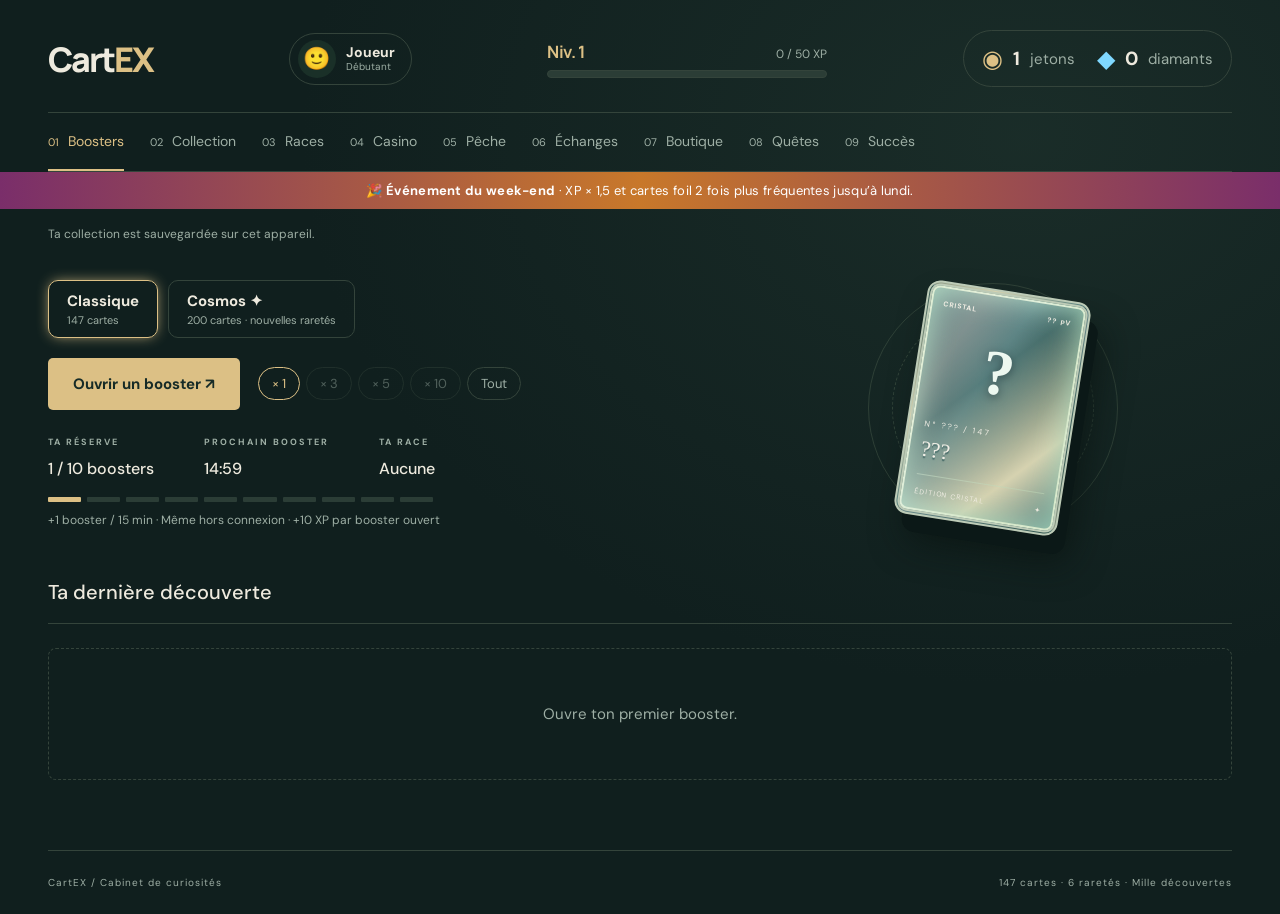
==== index.html @ 69f21f7b "Add files via upload" ====
<!doctype html>
<html lang="fr">
<head><meta charset="utf-8"><meta name="viewport" content="width=device-width,initial-scale=1"><meta name="theme-color" content="#142b28"><title>CartEX — Le cabinet des curiosités</title><link rel="stylesheet" href="style.css?v=24"></head>
<body>
<header><a class="brand" href="./">Cart<span>EX</span><small>LE CABINET DES CURIOSITÉS</small></a><button class="who" data-tab="profil" aria-label="Mon profil"><span id="who-avatar">🙂</span><span class="who-text"><b id="who-name">Joueur</b><small id="who-title">Débutant</small></span></button><div class="level" aria-label="Ton niveau"><div class="level-head"><b id="level-num">Niv. 1</b><span id="xp-text">0 / 50 XP</span></div><div class="xp-bar"><i id="xp-fill"></i></div></div><div class="wallet"><span class="coin">◉</span><strong id="balance">—</strong><span>jetons</span><span class="coin dia">◆</span><strong id="diamonds">0</strong><span>diamants</span></div></header>
<nav aria-label="Navigation principale"><button class="active" data-tab="packs">01 <span>Boosters</span></button><button data-tab="collection">02 <span>Collection</span></button><button data-tab="races">03 <span>Races</span></button><button data-tab="casino">04 <span>Casino</span></button><button data-tab="peche">05 <span>Pêche</span></button><button data-tab="echanges">06 <span>Échanges</span></button><button data-tab="boutique">07 <span>Boutique</span></button><button data-tab="quests">08 <span>Quêtes <b id="quest-badge"></b></span></button><button data-tab="succes">09 <span>Succès</span></button></nav>
<div id="event" hidden></div>
<main>
<p id="status" role="status" aria-live="polite">Connexion à ta collection…</p>
<section id="packs" class="tab visible">
<div class="hero"><div class="hero-copy"><div id="set-picker" class="set-picker" role="group" aria-label="Choix du booster"></div><div class="actions"><button id="open" class="primary" disabled>Ouvrir un booster <span>↗</span></button><div id="count-picker" class="count-picker" role="group" aria-label="Nombre de boosters à ouvrir"></div></div><div class="supply"><div><span class="eyebrow">TA RÉSERVE</span><strong id="reserve">— / 10 boosters</strong></div><div><span class="eyebrow">PROCHAIN BOOSTER</span><strong id="timer">—</strong></div><div><span class="eyebrow">TA RACE</span><strong id="race-chip">—</strong></div></div><div id="reserve-track" aria-hidden="true"></div><p class="fine" id="rate-note">+1 booster / 15 min · Même hors connexion · +10 XP par booster ouvert</p></div>
<div class="showcase" aria-label="Aperçu d’une carte Cristal"><div class="orbit"></div><div class="display-card"><div class="display-top">CRISTAL <span>?? PV</span></div><div class="gem"><span class="mystery-mark">?</span></div><p>N° ??? / 147</p><h2>???</h2><div class="display-bottom">ÉDITION CRISTAL <span>✦</span></div></div><span class="float-note">LE HASARD A DE L’ÉCLAT.</span></div></div>
<div class="section-heading"><h2>Ta dernière découverte</h2></div><div id="resultat" class="grid result"><div class="empty">Ouvre ton premier booster.</div></div>
</section>
<section id="collection" class="tab"><div class="set-picker col-picker" role="group" aria-label="Choix de la collection"></div><div class="section-heading"><div><p class="eyebrow">LE CABINET</p><h1>Ta collection</h1><p id="count">— / 147 cartes</p></div><button id="sell" class="secondary" disabled>Vendre les doublons</button></div><div id="themes" class="theme-row"></div><div class="filters"><label>Rechercher <input id="search" type="search" placeholder="Nom d’une carte…"></label><label>Rareté <select id="rarity"><option value="">Toutes les raretés</option></select></label><label class="check"><input id="owned" type="checkbox"> Cartes obtenues</label></div><div id="sell-filter" class="sell-filter"></div><p class="fine"><span id="sell-rate"></span> Ton premier exemplaire est conservé. Les cartes que tu n’as pas encore restent cachées.</p><div id="cards"></div></section>

<section id="casino" class="tab"><div class="casino-layout" data-casino><div><h1>Casino</h1><p class="fine">Jetons virtuels uniquement. Aucun achat ni gain d’argent réel. Chaque partie rapporte 4 XP.</p>
<div class="game-tabs"><button class="active" data-game="slots">Machine</button><button data-game="bomb">Bombe</button><button data-game="animals">Course</button><button data-game="mystery">Mystère</button><button data-game="dice">Dés</button></div>
<label for="bet">Ta mise</label><select id="bet"><option value="0.25">0,25 jeton</option><option value="0.5">0,5 jeton</option><option value="1" selected>1 jeton</option><option value="2">2 jetons</option><option value="5">5 jetons</option></select>
<details class="rules" data-for="slots"><summary>Gains et probabilités</summary><p><span>Trois étoiles · 10 %</span><b>Mise × 5</b></p><p><span>Trois diamants · 25 %</span><b>Mise × 2</b></p><p><span>Trois éclats · 15 %</span><b>Une carte</b></p><p><span>Autre combinaison · 50 %</span><b>Mise perdue</b></p><small>Les gains indiqués incluent la mise. Les cartes suivent les raretés des boosters.</small></details>
<details class="rules" data-for="bomb" hidden open><summary>Comment jouer</summary><p>9 cases, dont 5 bombes. Chaque case sûre fait monter ton gain, une bombe te fait tout perdre. Encaisse quand tu veux.</p><p><span>1 case sûre</span><b>× 2</b></p><p><span>2 cases</span><b>× 4</b></p><p><span>3 cases</span><b>× 10</b></p><p><span>4 cases (toutes)</span><b>× 20</b></p></details>
<details class="rules" data-for="animals" hidden open><summary>Comment jouer</summary><p>Choisis un animal. Un seul gagne : plus il est lent, plus il paie.</p></details>
<details class="rules" data-for="mystery" hidden open><summary>Comment jouer</summary><p>Trois cartes, un seul trésor. Une chance sur trois, gain × 2,4.</p></details>
<details class="rules" data-for="dice" hidden open><summary>Comment jouer</summary><p>Deux dés, on parie sur la somme.</p><p><span>Plus de 7 · 42 %</span><b>× 1,9</b></p><p><span>Moins de 7 · 42 %</span><b>× 1,9</b></p><p><span>Sept pile · 17 %</span><b>× 4,8</b></p></details></div>
<div class="stages"><div class="machine" data-stage="slots"><p class="eyebrow">LA CHANCE TOURNE</p><div class="reels" id="reels" aria-hidden="true"><span>✦</span><span>◈</span><span>❖</span></div><button id="play" class="primary" disabled>Tenter ma chance ↗</button><p id="casino-message" role="status">Le prochain tour t’appartient.</p><div id="casino-card" class="grid"></div></div>
<div class="machine" data-stage="bomb" hidden><p class="eyebrow">LA BOMBE</p><div id="bomb-grid" class="bomb-grid"></div><div class="stage-actions"><button id="bomb-start" class="primary">Jouer</button><button id="bomb-cash" class="secondary">Encaisser</button></div><p id="msg-bomb" class="game-msg" role="status"></p></div>
<div class="machine" data-stage="animals" hidden><p class="eyebrow">LA COURSE</p><div id="animal-track" class="animal-track"></div><div id="animal-picks" class="pick-list"></div><p id="msg-animals" class="game-msg" role="status"></p></div>
<div class="machine" data-stage="mystery" hidden><p class="eyebrow">LA CARTE MYSTÈRE</p><div id="mystery-cards" class="mystery-cards"></div><p id="msg-mystery" class="game-msg" role="status"></p></div>
<div class="machine" data-stage="dice" hidden><p class="eyebrow">LES DÉS</p><div id="dice-faces" class="dice-faces"><span>⚀</span><span>⚀</span></div><div id="dice-picks" class="pick-list"></div><p id="msg-dice" class="game-msg" role="status"></p></div></div></div></section>
<section id="boutique" class="tab"><h1>Boutique</h1><div class="shop-wallet"><span>◉ <b id="shop-jetons">0</b> jetons</span><span>◆ <b id="shop-diamants">0</b> diamants</span></div><p class="fine" id="shop-boosts"></p><div id="daily" class="daily"></div><div id="shop-list" class="shop-layout"></div></section>
<section id="cosmos" class="tab"><div class="set-picker col-picker" role="group" aria-label="Choix de la collection"></div><div class="section-heading"><div><p class="eyebrow">L’EXTENSION</p><h1>Cosmos</h1><p id="c-count">— / 200 cartes</p></div><button id="c-sell" class="secondary" disabled>Vendre les doublons</button></div>
<details class="rules cosmos-odds"><summary>Raretés et probabilités</summary><div id="c-odds"></div><small>Chances par carte tirée dans un booster Cosmos. La carte Ultime est tirée à part.</small></details>
<div class="filters"><label>Rechercher <input id="c-search" type="search" placeholder="Nom d’une carte…"></label><label>Rareté <select id="c-rarity"><option value="">Toutes les raretés</option></select></label><label class="check"><input id="c-owned" type="checkbox"> Cartes obtenues</label></div>
<div id="c-sell-filter" class="sell-filter"></div><p class="fine" id="c-sell-note"></p><div id="c-cards"></div></section>
<section id="races" class="tab"><h1>Races</h1>
<div class="race-layout"><div class="race-panel"><h2>Ta race équipée</h2><div id="race-equipped"></div><button id="roll-race" class="primary" disabled>Tirer une race ↗</button><p class="fine" id="race-cost"></p><div id="race-result" role="status" aria-live="polite"></div></div>
<div class="race-panel"><h2>Tes chances</h2><div id="race-odds" class="race-odds"></div><p class="fine">Plus une race est rare, plus ses avantages sont forts : boosters plus rapides, plus de chance d’avoir des cartes rares, doublons revendus plus cher.</p></div></div>
<div class="section-heading"><h2>Toutes les races</h2></div><div id="race-list" class="race-grid"></div></section>
<section id="profil" class="tab"><h1>Profil</h1><div class="profile-layout"><div class="race-panel"><h2>Identité</h2><label class="pf-label">Pseudo <input id="pf-name" maxlength="16" placeholder="Ton pseudo" autocomplete="off"></label><h3>Avatar</h3><div id="pf-avatars" class="pf-avatars"></div><h3>Titre</h3><div id="pf-titles" class="pf-titles"></div></div>
<div class="race-panel"><h2>Apparence</h2><h3>Thème</h3><div id="pf-themes" class="pf-row"></div><h3>Dos de carte</h3><div id="pf-backs" class="pf-row"></div><h2 class="pf-stats-title">Statistiques</h2><div id="pf-stats" class="race-odds"></div></div></div></section>
<section id="succes" class="tab"><h1>Succès</h1><p class="fine" id="ach-count"></p><div id="ach-list" class="ach-grid"></div><div class="section-heading"><h2>Cartes secrètes</h2></div><p class="fine">Elles ne sortent jamais des boosters : il faut les mériter.</p><div id="secret-cards" class="race-grid secret-grid"></div></section>
<section id="peche" class="tab"><h1>Pêche</h1><p class="fine" id="fish-info"></p><div class="peche-layout"><div class="machine fish-stage"><div id="fish-scene" class="fish-scene">🎣</div><p id="fish-msg" class="game-msg" role="status">Lance ta ligne, puis ferre dès que ça mord !</p><button id="fish-cast" class="primary">Lancer la ligne</button></div><div class="race-panel"><h2>Ce que tu peux attraper</h2><div id="fish-table" class="race-odds"></div></div></div></section>
<section id="echanges" class="tab"><h1>Échanges</h1><p class="fine">Donne des doublons pour obtenir une carte de la rareté au-dessus. Tes cartes verrouillées 🔒 ne sont jamais utilisées.</p><div id="trade-recipes" class="trade-recipes"></div><div class="race-layout"><div class="race-panel"><h2 id="trade-title"></h2><div id="trade-slots" class="trade-slots"></div><button id="trade-go" class="primary" disabled>Échanger</button><div id="trade-result" role="status" aria-live="polite"></div></div><div class="race-panel"><h2>Tes doublons disponibles</h2><div id="trade-dups" class="trade-dups"></div></div></div></section>
<section id="quests" class="tab"><p class="eyebrow">CHAQUE JOUR, UN NOUVEAU DÉFI</p><div class="section-heading"><h1>Quêtes <em>du jour.</em></h1><span id="quest-reset">Retour à minuit UTC</span></div><div id="quest-list" class="quest-list"></div></section>
</main><dialog id="pack-dialog" aria-labelledby="pack-title"><div class="pack-heading"><div><p class="eyebrow">BOOSTER OUVERT</p><h2 id="pack-title">Tes 5 cartes</h2></div><button id="close-pack" class="secondary">Fermer ✕</button></div><p id="rare-message" role="status"></p><div id="pack-cards" class="grid result"></div><button id="keep-cards" class="primary">Garder mes cartes</button></dialog><div id="celebration" aria-hidden="true"></div><div id="toast" role="status" aria-live="polite" hidden></div><div id="opening" hidden><div class="op-stage"></div><button id="op-skip" class="secondary">Passer ›</button></div><div id="levelup" popover="manual" role="status" aria-live="polite"></div><footer><span>CartEX / Cabinet de curiosités</span><span>147 cartes · 6 raretés · Mille découvertes</span></footer><script type="module" src="script.js?v=24"></script>
</body></html>
---- style.css ----
@import url('https://fonts.googleapis.com/css2?family=DM+Sans:wght@400;500;600;700&family=Manrope:wght@400;500;600;700;800&display=swap');
:root{--bg:#101f1e;--panel:#172a27;--text:#eeeade;--muted:#9eafa5;--gold:#dcc085;--line:#34443b;--panel2:#1a3028;--glow:#29413866;--accent:#8fcbbc}*{box-sizing:border-box}body{margin:0;color:var(--text);background:var(--bg);font-family:'DM Sans',sans-serif;font-size:15px;background-image:radial-gradient(ellipse at 80% 15%,var(--glow),transparent 50%)}button,input,select{font:inherit}button,a,input,select{-webkit-tap-highlight-color:transparent}button{cursor:pointer;transition:transform .2s,background .2s}button:hover:not(:disabled){transform:translateY(-2px)}button:disabled{opacity:.45;cursor:not-allowed}button:focus-visible,a:focus-visible,input:focus-visible,select:focus-visible{outline:2px solid var(--gold);outline-offset:5px}header{max-width:1280px;margin:auto;display:flex;justify-content:space-between;align-items:center;padding:30px 48px 25px}.brand{font-family:'Manrope',sans-serif;font-size:34px;font-weight:800;text-decoration:none;color:var(--text);letter-spacing:-2px}.brand span{color:var(--gold)}.brand small{display:block;font:9px 'DM Sans',sans-serif;letter-spacing:2.5px;margin-top:4px;color:var(--muted)}.wallet{display:flex;align-items:center;gap:10px;padding:12px 18px;border:1px solid var(--line);border-radius:30px;color:var(--muted)}.wallet strong{color:var(--text);font-size:19px}.coin{color:var(--gold);font-size:24px}nav{display:flex;max-width:1184px;margin:auto;border-top:1px solid var(--line);border-bottom:1px solid var(--line);gap:32px}nav button{border:0;background:none;color:var(--muted);padding:19px 0;font-size:11px;display:flex;gap:9px;align-items:baseline;border-bottom:2px solid transparent}nav button span{font-size:14px}nav .active{color:var(--gold);border-bottom-color:var(--gold)}main{max-width:1280px;margin:auto;padding:0 48px 70px}#status{font-size:12px;color:var(--muted);min-height:20px;margin:17px 0}.tab{display:none}.tab.visible{display:block;animation:fade .35s ease}.hero{display:grid;grid-template-columns:1.2fr 1fr;gap:35px;align-items:center;min-height:490px}.eyebrow{font-size:10px;letter-spacing:2px;color:var(--gold);font-weight:700}h1{font:500 clamp(36px,4.2vw,56px)/1.15 'Manrope',sans-serif;letter-spacing:-2px;margin:22px 0}h1 em{font-family:Georgia,serif;font-weight:400;color:var(--gold)}.intro{max-width:470px;color:var(--muted);line-height:1.85}.actions{display:flex;align-items:center;gap:18px;margin:28px 0 30px}.primary{background:var(--gold);color:#162b27;padding:16px 25px;border:0;border-radius:5px;font-weight:700;min-height:50px}.primary span{margin-left:24px}.fine{font-size:12px;color:var(--muted);line-height:1.7}.supply{display:flex;gap:50px;margin-top:24px}.supply strong{display:block;font-size:16px;font-weight:500;margin-top:8px}.supply .eyebrow{font-size:9px;color:var(--muted)}#reserve-track{display:flex;gap:6px;margin:18px 0 8px;max-width:385px}#reserve-track i{height:5px;flex:1;background:#2b3d36;border-radius:1px}#reserve-track .filled{background:var(--gold)}.showcase{height:455px;display:grid;place-items:center;position:relative;isolation:isolate}.orbit{position:absolute;width:390px;height:390px;border:1px solid #53675466;border-radius:50%;z-index:-1}.orbit:after{content:'';position:absolute;inset:23px;border:1px dashed #53675477;border-radius:50%}.display-card{position:relative;overflow:hidden;width:248px;height:345px;transform:rotate(10deg);padding:20px;border:5px double #bdcbb7;border-radius:13px;background:linear-gradient(135deg,#6b8b8c,#325650 40%,#d6d2b0 75%,#517c7b);box-shadow:10px 17px 0 #0b1817,15px 25px 35px #091310bb,inset 0 0 0 2px #d8e9cc,inset 0 0 30px #a9d8bc}.display-card:after,.card:not(.locked):after{content:'';position:absolute;inset:0;pointer-events:none;background:linear-gradient(115deg,transparent 15%,#c9e7bd33 25%,#eac3c54d 35%,#92c5d84d 45%,transparent 60%);background-size:250% 100%;background-position:var(--shine,50%) center;mix-blend-mode:screen}.display-top{font-size:10px;font-weight:700;display:flex;justify-content:space-between;letter-spacing:1px}.gem{height:165px;display:grid;place-items:center;font-size:150px;line-height:1;color:#d9edd0;text-shadow:3px 6px #3c655b,-2px -2px #e0efdf,0 12px 15px #142b28}.display-card p{font-size:9px;letter-spacing:2px;margin:8px 0}.display-card h2{font:30px Georgia,serif;margin:8px 0 18px;text-shadow:0 2px 1px #25443c}.display-bottom{border-top:1px solid #c0d8b888;padding-top:12px;display:flex;justify-content:space-between;font-size:9px;letter-spacing:1px}.float-note{position:absolute;bottom:7px;font-size:9px;letter-spacing:3px;color:var(--muted)}.section-heading{display:flex;align-items:center;justify-content:space-between;gap:20px;border-bottom:1px solid var(--line);padding-bottom:18px;margin:38px 0 24px}.section-heading h2{font-size:20px;font-weight:500;margin:0}.section-heading>span{color:var(--muted);font-size:12px}.section-heading h1{margin:12px 0}.empty{width:100%;padding:50px 20px;text-align:center;color:var(--muted);border:1px dashed var(--line);line-height:2;border-radius:8px;grid-column:1/-1}.empty small{font-size:12px}.grid{display:grid;grid-template-columns:repeat(auto-fill,minmax(160px,1fr));gap:20px}.result{grid-template-columns:repeat(5,1fr)}.card{--accent:#8fcbbc;position:relative;min-height:242px;overflow:hidden;border:3px double color-mix(in srgb,var(--accent),#f4e5b4 40%);border-radius:9px;padding:13px;background:radial-gradient(ellipse at 50% 25%,color-mix(in srgb,var(--accent),#182822 45%),#142723 90%);box-shadow:3px 5px 0 #091513,inset 0 0 0 1px #b3b9a233,inset 0 0 18px #c7dec311;transition:transform .18s;transform-style:preserve-3d}.card-top{display:flex;justify-content:space-between;font-size:9px;letter-spacing:.5px;color:#dfdfc9}.card-top b{font-size:10px}.art{height:124px;display:grid;place-items:center;font-size:62px;filter:drop-shadow(3px 6px 1px #10251faa);color:var(--accent);text-shadow:1px 1px #ecedbf}.card small{font-size:8px;letter-spacing:1px;color:var(--muted)}.card h3{font-family:Georgia,serif;font-size:20px;font-weight:400;margin:8px 0 14px}.card-bottom{display:flex;justify-content:space-between;border-top:1px solid #a8ba9e44;padding-top:8px;font-size:8px;letter-spacing:1px;color:var(--gold)}.card.cristal{background:linear-gradient(135deg,#76948c,#24443c 45%,#718c8e 70%,#3e6654)}.card.cristal .art{text-shadow:2px 4px #26483e,-1px -1px #e2eec8}.card.locked{border-color:#34463d;background:linear-gradient(145deg,#1b302a,#14231f);box-shadow:2px 4px 0 #0d1916;color:#83978a}.card.locked .art{color:#52675b;text-shadow:none}.card.locked .card-top,.card.locked .card-bottom{color:#7a8d81}.rarity-heading{font-size:14px;font-weight:500;letter-spacing:1px;margin:35px 0 18px}.secondary{border:1px solid #62715c;color:var(--text);border-radius:5px;background:transparent;padding:12px 18px;font-size:13px}.filters{display:flex;gap:18px;align-items:flex-end;margin:22px 0}.filters label{font-size:12px;color:var(--muted)}input[type=search],select{display:block;background:var(--panel2);color:var(--text);border:1px solid #455a4b;border-radius:5px;padding:12px;margin-top:8px;min-height:45px}input[type=search]{min-width:230px}.filters .check{display:flex;align-items:center;gap:6px;padding:12px 0}input[type=checkbox]{accent-color:var(--gold)}.crystal-gallery{max-width:800px;grid-template-columns:repeat(3,1fr);margin-top:40px;gap:30px}.crystal-gallery .card{min-height:330px;padding:20px}.crystal-gallery .art{height:190px;font-size:100px}.casino-layout{display:grid;grid-template-columns:1fr 1fr;gap:80px;padding-top:30px}.rules{margin:30px 0;padding-top:15px;border-top:1px solid var(--line)}.rules h3{font-size:16px;font-weight:500}.rules p{display:flex;justify-content:space-between;color:var(--muted);font-size:13px}.rules b{color:var(--gold);font-weight:500}.rules small{display:block;max-width:400px;color:var(--muted);line-height:1.7;font-size:11px}.machine{align-self:start;background:var(--panel2);border:1px solid #6c7952;border-radius:14px;padding:30px;text-align:center;box-shadow:0 12px 0 #0c1915}.reels{display:flex;gap:10px;margin:24px 0 30px;justify-content:center}.reels span{display:grid;place-items:center;flex:1;max-width:110px;height:125px;font-size:56px;color:var(--gold);background:linear-gradient(#14251f,#2e4838,#14251f);border:1px solid #5a674b;border-radius:6px;text-shadow:0 3px #11211b}.machine label{font-size:12px;color:var(--muted)}.machine select{width:100%;margin:10px 0 15px}.machine .primary{width:100%}#casino-message{font-size:13px;line-height:1.7;min-height:42px;color:var(--gold)}#casino-card{max-width:190px;margin:auto}.spinning span{animation:spin .2s ease-in-out infinite alternate}.shop-layout{display:grid;grid-template-columns:1.2fr 1fr;gap:30px;margin:40px 0}.shop{border:1px solid var(--line);padding:32px;border-radius:8px;background:var(--panel2)}.shop h2{font-family:Georgia,serif;font-size:27px;font-weight:400}.shop p{color:var(--muted);line-height:1.9;max-width:460px}.shop-icon{font-size:42px;color:var(--gold)}footer{max-width:1184px;margin:auto;padding:25px 0;border-top:1px solid var(--line);display:flex;justify-content:space-between;font-size:10px;color:var(--muted);letter-spacing:1px}.retry{border:0;background:transparent;color:var(--gold);text-decoration:underline;font-size:12px}.reveal{animation:reveal .6s backwards}@keyframes reveal{from{opacity:0;transform:perspective(800px) rotateY(80deg) translateY(20px)}to{opacity:1;transform:rotateY(0)}}@keyframes fade{from{opacity:0}to{opacity:1}}@keyframes spin{to{transform:translateY(7px);opacity:.4}}@media(max-width:900px){header{padding:24px}nav{margin:0 24px;gap:24px}main{padding:0 24px 50px}.hero{grid-template-columns:1fr 0.8fr;gap:5px}.display-card{width:205px;height:310px}.orbit{width:290px;height:290px}.showcase{height:390px}.gem{height:140px;font-size:125px}.result{grid-template-columns:repeat(auto-fit,minmax(150px,1fr))}.casino-layout{gap:30px}.filters{flex-wrap:wrap}footer{margin:0 24px}.actions{flex-wrap:wrap}}@media(max-width:620px){header{padding:20px}.brand{font-size:28px}.brand small{font-size:7px;letter-spacing:1.6px}.wallet{padding:8px 12px;font-size:12px;gap:6px}.wallet strong{font-size:16px}nav{margin:0 20px;gap:20px;overflow-x:auto}nav button{white-space:nowrap}nav button>span{font-size:12px}main{padding:0 20px 40px}.hero{grid-template-columns:1fr}.hero-copy{padding-top:15px}h1{font-size:39px;letter-spacing:-1.7px}.intro{font-size:14px}.showcase{height:370px;margin:20px 0 5px}.display-card{width:230px;height:325px}.orbit{width:310px;height:310px}.section-heading{align-items:flex-start;margin-top:28px}.section-heading>span{max-width:110px;line-height:1.6;text-align:right}.section-heading h2{font-size:17px}.grid,.result{grid-template-columns:repeat(2,minmax(0,1fr));gap:14px}.card{min-height:235px;padding:11px}.card h3{font-size:18px}.card-top{font-size:8px}.card-top b{font-size:9px}.art{font-size:56px}.crystal-gallery{grid-template-columns:1fr;max-width:290px;margin:30px auto}.casino-layout,.shop-layout{grid-template-columns:1fr;gap:22px}.machine{padding:23px}.filters{gap:14px}.filters label:first-child{width:100%}input[type=search]{width:100%}footer{margin:0 20px;gap:18px;line-height:1.8}.supply{gap:35px}.shop{padding:26px}}@media(prefers-reduced-motion:reduce){*,*:before,*:after{animation:none!important;transition:none!important}.card{transform:none!important}}
/* A compact playing table, with discoveries always in the foreground. */
.hero{min-height:290px;grid-template-columns:1.4fr 1fr}.hero h1{margin:14px 0}.hero .showcase{height:285px}.hero .display-card{width:165px;height:236px;padding:13px;transform:rotate(9deg)}.hero .gem{height:95px;font-size:85px}.hero .display-card h2{font-size:22px;margin:5px 0 12px}.hero .display-card p{font-size:8px}.hero .display-top,.hero .display-bottom{font-size:7px}.hero .orbit{width:250px;height:250px}.float-note,.brand small{display:none}.actions{margin:20px 0}.supply{margin-top:15px}.hero .fine{margin:6px 0}.section-heading{margin-top:26px}.rules summary{cursor:pointer;color:var(--gold);font-size:14px;padding:8px 0}nav{gap:26px}nav button{flex-shrink:0}.quest-list{display:grid;gap:16px}.quest{display:flex;align-items:center;gap:24px;border:1px solid var(--line);border-radius:12px;padding:26px;background:linear-gradient(115deg,#21392f,#172a27)}.quest-number{font:32px Georgia,serif;color:var(--gold);opacity:.55}.quest-content{flex:1}.quest h2{font-size:19px;font-weight:500;margin:0 0 14px}.quest progress{display:block;width:100%;max-width:480px;height:6px;border:0;border-radius:8px;background:var(--line);accent-color:var(--gold);margin-bottom:7px}.quest progress::-webkit-progress-bar{background:var(--line);border-radius:8px}.quest progress::-webkit-progress-value{background:var(--gold);border-radius:8px}.quest progress::-moz-progress-bar{background:var(--gold);border-radius:8px}.quest-reward{display:grid;gap:12px;text-align:center;min-width:135px}.quest-reward strong{color:var(--gold);font-size:14px}.quest.completed{opacity:.65}#quest-badge:not(:empty){display:inline-grid;place-items:center;background:var(--gold);color:var(--bg);min-width:19px;height:19px;border-radius:50%;font-size:11px;margin-left:4px}dialog{background:#142b26;color:var(--text);border:1px solid #788365;border-radius:18px;width:min(1080px,calc(100% - 28px));max-height:90dvh;padding:28px;box-shadow:0 25px 90px #071410aa;overflow-y:auto}dialog::backdrop{background:#091714dd;backdrop-filter:blur(8px)}body:has(dialog[open]){overflow:hidden}.pack-heading{display:flex;align-items:center;justify-content:space-between;gap:12px}.pack-heading h2{font:32px Georgia,serif;margin:8px 0}.pack-heading .eyebrow{margin:0}#rare-message{color:var(--gold);min-height:20px;font-size:14px;margin-bottom:20px}#keep-cards{display:block;margin:28px auto 0}.rare-pull{animation:rare-reveal 1s backwards}.rare-pull:before{content:'';position:absolute;inset:5px;border:1px solid var(--gold);border-radius:5px;pointer-events:none;animation:rare-frame 1.8s ease-in-out 2}.winner{animation:prize .7s ease-out 2}#celebration{position:fixed;inset:0;pointer-events:none;z-index:20;overflow:hidden}body:has(dialog[open]) #celebration{display:none}dialog[open]:has(.rare-pull){background-image:radial-gradient(ellipse at 50% 0,#665a304d,transparent 70%)}#celebration i{position:absolute;left:var(--x);top:-20px;width:8px;height:15px;background:var(--gold);animation:confetti 1.7s var(--delay) ease-in both}#celebration i:nth-child(2n){background:var(--accent);width:6px;height:6px;border-radius:50%}@keyframes confetti{from{transform:translate3d(0,-20px,0) rotate(0);opacity:1}to{transform:translate3d(var(--drift),90vh,0) rotate(var(--turn));opacity:0}}@keyframes rare-reveal{0%{opacity:0;transform:perspective(800px) rotateY(95deg) scale(.8)}65%{transform:perspective(800px) rotateY(-6deg) scale(1.04)}100%{opacity:1;transform:rotateY(0) scale(1)}}@keyframes rare-frame{50%{opacity:.2;transform:scale(.97)}}@keyframes prize{50%{transform:translateY(-5px);border-color:var(--gold);box-shadow:0 12px 0 #0c1915,0 0 0 4px #dcc08533}}
@media(max-width:900px){nav{gap:22px;overflow-x:auto}.hero .showcase{height:260px}dialog .result{grid-template-columns:repeat(3,minmax(0,1fr))}}
@media(max-width:620px){header{padding:14px 20px}nav button{padding:14px 0}#status{margin:10px 0}.hero{min-height:0;grid-template-columns:1fr}.hero-copy{padding-top:0}.hero .showcase{display:none}.hero h1{font-size:36px}.actions{margin:18px 0}.actions>.fine{display:none}.hero .primary{width:100%}.supply{justify-content:space-between;gap:12px}.result .empty{padding:24px 12px}dialog{padding:20px 14px;max-height:92dvh}.pack-heading h2{font-size:27px}.pack-heading .secondary{padding:10px;font-size:12px}dialog .result{grid-template-columns:repeat(2,minmax(0,1fr));gap:12px}dialog .card{min-height:208px;padding:10px}dialog .art{height:98px}dialog .card h3{font-size:17px}.quest{padding:18px 15px;gap:12px;flex-wrap:wrap}.quest-number{font-size:24px}.quest-content{min-width:180px}.quest h2{font-size:17px}.quest-reward{width:100%;display:flex;align-items:center;justify-content:space-between}.quest-reward button{padding:10px 18px;min-height:42px}#quests .section-heading{display:block}#quest-reset{display:block;max-width:none;text-align:left;font-size:11px}.casino-layout{padding-top:0}.casino-layout h1{margin:12px 0}.rules{margin:15px 0}.machine{margin-top:0}}
/* Local illustrations keep their detail at every card size. */
.art:has(img){filter:none;text-shadow:none;overflow:hidden;border-radius:5px;margin:10px 0;height:auto;aspect-ratio:4/3}.art img{display:block;width:100%;height:100%;object-fit:contain}.card.locked .art img{filter:saturate(.35);opacity:.65}.gem img{display:block;width:100%;height:100%;object-fit:contain;border-radius:5px}.hero .gem{font-size:0;margin:8px 0}.crystal-gallery .art:has(img){height:auto}dialog .art:has(img){height:auto}
/* Cartes pas encore découvertes : juste un point d'interrogation */
.card.locked .art{display:grid;place-items:center;font:700 64px Georgia,serif;color:#52675b}
.mystery-mark{display:grid;place-items:center;width:100%;height:100%;min-height:90px;font:700 64px Georgia,serif;color:#eaf6ec;text-shadow:0 2px 10px #0009}

/* =====================================================
   COULEURS VIVES PAR RARETÉ + EFFET HOLOGRAPHIQUE
   --holo = force de l'effet arc-en-ciel (0 à 1)
   ===================================================== */
.card:not(.locked){color:#fff;text-shadow:0 1px 2px #0008}
.card:not(.locked) .card-top,.card:not(.locked) small,.card:not(.locked) .card-bottom{color:#fff}
.card:not(.locked) .card-bottom{border-top-color:#ffffff55}
.card:not(.locked) .card-top b{background:#0007;border-radius:8px;padding:1px 6px}
.card:not(.locked):not(.cristal){border:3px solid var(--edge);box-shadow:0 0 0 1px #ffffff40 inset,3px 5px 0 #091513,0 0 16px -4px var(--edge)}
.card.commun:not(.locked){--edge:#d3dbe6;--holo:.18;background:linear-gradient(150deg,#c0cad7 0%,#7f8b9b 48%,#454f5e 100%)}
.card.rare:not(.locked){--edge:#8ccbff;--holo:.5;background:linear-gradient(150deg,#46aaff 0%,#1a5cf0 52%,#0a2a94 100%)}
.card.epique:not(.locked){--edge:#e6adff;--holo:.65;background:linear-gradient(150deg,#c862ff 0%,#7c22d8 52%,#3b0f88 100%)}
.card.legendaire:not(.locked){--edge:#ffe38f;--holo:.8;background:linear-gradient(150deg,#ffbe2e 0%,#f26a00 50%,#9c2e00 100%)}
.card.mythique:not(.locked){--edge:#ff9eae;--holo:.9;background:linear-gradient(150deg,#ff5068 0%,#d1103a 52%,#68091f 100%)}
.card.rare:not(.locked) .art:has(img),.card.epique:not(.locked) .art:has(img),.card.legendaire:not(.locked) .art:has(img),.card.commun:not(.locked) .art:has(img){box-shadow:0 0 0 2px #ffffff59,0 5px 12px #0006}

/* Reflet holographique : arc-en-ciel + bande lumineuse qui suivent la souris */
.card:not(.locked):after{
  content:'';position:absolute;inset:0;border-radius:inherit;pointer-events:none;z-index:3;
  background:
    linear-gradient(115deg,transparent 22%,#ffffff66 34%,transparent 46%),
    linear-gradient(115deg,#ff2a6d,#ffb21f,#f4ff4a,#3dff9a,#29c7ff,#8f5bff,#ff2a6d);
  background-size:260% 100%,320% 320%;
  background-position:var(--shine,50%) center,var(--shine,50%) var(--shiney,50%);
  mix-blend-mode:overlay;opacity:var(--holo,.5);
}

/* ---------- MYTHIQUE : le dessin prend toute la carte, lueur rouge qui pulse ---------- */
.card.mythique:not(.locked){
  padding:0;min-height:262px;display:flex;flex-direction:column;
  border-width:3px;animation:lueur-mythique 2.4s ease-in-out infinite;
}
@keyframes lueur-mythique{
  0%,100%{box-shadow:0 0 0 1px #ffffff40 inset,3px 5px 0 #091513,0 0 12px 2px #ff2d55aa}
  50%{box-shadow:0 0 0 1px #ffffff40 inset,3px 5px 0 #091513,0 0 30px 8px #ff2d55ee}
}
.card.mythique:not(.locked) .art{
  position:absolute;inset:0;margin:0;height:auto;aspect-ratio:auto;border-radius:0;z-index:0;
  font-size:230px;box-shadow:none;filter:drop-shadow(0 6px 10px #0009);
}
.card.mythique:not(.locked) .art:has(img){filter:none}
.card.mythique:not(.locked) .art img{width:100%;height:100%;object-fit:cover}
.card.mythique:not(.locked) .art:after{
  content:'';position:absolute;inset:0;pointer-events:none;
  background:linear-gradient(180deg,#46000f99 0%,transparent 30%,transparent 52%,#30000bdd 100%),linear-gradient(#ff2a5538,#ff2a5538);
}
.card.mythique:not(.locked) .card-top{position:relative;z-index:2;margin:12px 12px 0}
.card.mythique:not(.locked) small{position:relative;z-index:2;margin:auto 12px 0}
.card.mythique:not(.locked) h3{position:relative;z-index:2;margin:2px 12px 6px;font-size:22px}
.card.mythique:not(.locked) .card-bottom{position:relative;z-index:2;margin:0 12px 11px}

/* ---------- CRISTAL : dessin géant et pointes de cristal qui dépassent de la carte ---------- */
.card.cristal:not(.locked){
  --holo:1;--shards:polygon(0.0% 30px,14.8% 14px,21.9% 30px,34.8% 0px,48.2% 30px,52.3% 9px,61.3% 30px,63.9% 0px,65.9% 30px,79.1% 17px,calc(100% - 30px) 0.0%,calc(100% - 6px) 6.4%,calc(100% - 30px) 20.2%,calc(100% - 6px) 34.2%,calc(100% - 30px) 44.0%,calc(100% - 0px) 56.8%,calc(100% - 30px) 71.1%,calc(100% - 10px) 74.5%,calc(100% - 30px) 85.4%,calc(100% - 12px) 86.2%,calc(100% - 30px) 86.4%,calc(100% - 6px) 90.1%,91.5% calc(100% - 15px),88.0% calc(100% - 30px),81.5% calc(100% - 12px),76.7% calc(100% - 30px),58.2% calc(100% - 0px),38.9% calc(100% - 30px),29.6% calc(100% - 17px),21.0% calc(100% - 30px),7.5% calc(100% - 0px),0.0% calc(100% - 30px),11px 88.0%,30px 80.7%,0px 76.9%,30px 73.5%,16px 47.6%,30px 27.7%,8px 30.5%,30px 25.5%,0px 20.4%,30px 11.1%,7px 7.6%,30px 0.0%);
  overflow:visible;border:none;background:none;box-shadow:none;
  min-height:276px;padding:16px;
  filter:drop-shadow(0 0 12px #3df0e6bb) drop-shadow(0 0 4px #ffffffaa);
}
.card.cristal:not(.locked):before{
  content:'';position:absolute;inset:-30px;z-index:-1;border:0;animation:none;
  background:
    linear-gradient(150deg,#c9fff8 0%,#2fe3ee 32%,#3f7bff 68%,#b266ff 100%);
  clip-path:var(--shards);
}
.card.cristal:not(.locked):after{inset:-30px;clip-path:var(--shards);border-radius:0}
.card.cristal:not(.locked) .art:has(img){
  overflow:visible;aspect-ratio:auto;height:170px;margin:4px -8px;border-radius:0;box-shadow:none;
}
.card.cristal:not(.locked) .art img{
  width:135%;height:135%;margin:-17%;object-fit:contain;mix-blend-mode:screen;
  filter:saturate(1.5) brightness(1.2) drop-shadow(0 0 10px #ffffffcc);
  -webkit-mask-image:radial-gradient(closest-side,#000 58%,transparent 100%);
  mask-image:radial-gradient(closest-side,#000 58%,transparent 100%);
}
.card.cristal:not(.locked) .art{font-size:96px;text-shadow:0 0 14px #fff}
.card.cristal:not(.locked) h3{font-size:22px;text-shadow:0 1px 3px #0a3a6a99}
.crystal-gallery .card.cristal:not(.locked){min-height:340px}
.crystal-gallery .card.cristal:not(.locked) .art:has(img){height:220px}

/* Lisibilité du texte */
.card:not(.locked) .card-top span,.card:not(.locked) small,.card:not(.locked) .card-bottom span,.card:not(.locked) h3{text-shadow:0 1px 3px #000c}
.card.cristal:not(.locked){color:#04314d;text-shadow:0 1px 0 #ffffff99}
.card.cristal:not(.locked) .card-top span,.card.cristal:not(.locked) small,.card.cristal:not(.locked) .card-bottom,.card.cristal:not(.locked) .card-bottom span{color:#04314d;text-shadow:0 1px 0 #ffffffaa}
.card.cristal:not(.locked) .card-bottom{border-top-color:#04314d66}
.card.cristal:not(.locked) h3{color:#021f33;text-shadow:0 1px 0 #fffc,0 0 8px #ffffff88}

/* Les pointes dépassent : on laisse de la place autour des cartes Cristal */
.card.cristal:not(.locked){margin:14px}
.crystal-gallery{gap:48px 40px}

/* =====================================================
   NIVEAUX ET XP
   ===================================================== */
header{flex-wrap:wrap;gap:16px}
.level{display:grid;gap:7px;min-width:210px;flex:0 1 280px}
.level-head{display:flex;justify-content:space-between;align-items:baseline;gap:12px}
.level-head b{font-family:'Manrope',sans-serif;font-size:17px;color:var(--gold);letter-spacing:-.5px}
.level-head span{font-size:12px;color:var(--muted)}
.xp-bar{height:8px;border-radius:6px;background:#2b3d36;overflow:hidden;border:1px solid var(--line)}
.xp-bar i{display:block;height:100%;width:0;border-radius:6px;background:linear-gradient(90deg,#e0bb6a,#fff1b8,#e0bb6a);box-shadow:0 0 10px #e0bb6a88;transition:width .6s ease}
.shop.wide{grid-column:1/-1}
.shop.wide p{max-width:760px}
@media (max-width:760px){.level{order:3;flex-basis:100%;min-width:0}}

/* Annonce de niveau */
#levelup{display:none;position:fixed;inset:auto;top:14vh;left:50%;margin:0;transform:translateX(-50%);
  min-width:260px;padding:22px 34px;border:2px solid var(--gold);border-radius:14px;text-align:center;
  background:linear-gradient(160deg,#27483c,#122520);color:var(--text);pointer-events:none;z-index:200;
  box-shadow:0 0 40px #e0bb6a66,0 20px 50px #000a}
#levelup.show{display:grid;gap:6px;animation:annonce-niveau 3.4s ease both}
#levelup strong{font-family:Georgia,serif;font-size:38px;font-weight:400;color:#fff1b8;text-shadow:0 0 18px #e0bb6a}
#levelup span:last-child{color:var(--muted);font-size:14px}
@keyframes annonce-niveau{
  0%{opacity:0;transform:translateX(-50%) translateY(-24px) scale(.8)}
  12%{opacity:1;transform:translateX(-50%) translateY(0) scale(1.05)}
  20%{transform:translateX(-50%) translateY(0) scale(1)}
  85%{opacity:1}
  100%{opacity:0;transform:translateX(-50%) translateY(-12px)}
}

/* =====================================================
   LES RACES
   ===================================================== */
.race-layout{display:grid;grid-template-columns:1.15fr 1fr;gap:28px;margin:34px 0}
.race-panel{border:1px solid var(--line);border-radius:10px;background:var(--panel2);padding:28px}
.race-panel h2{font-family:Georgia,serif;font-weight:400;font-size:26px;margin:0 0 16px}
#race-equipped{margin-bottom:20px}
#race-result{margin-top:18px;display:grid;gap:10px}
.race-grid{display:grid;grid-template-columns:repeat(auto-fill,minmax(210px,1fr));gap:22px;margin:20px 0 40px}
.race-card{position:relative;display:grid;gap:8px;justify-items:center;text-align:center;padding:20px 16px 18px;border-radius:16px;
  border:3px solid var(--accent);color:#fff;text-shadow:0 1px 3px #000b;
  background:#162620;background:linear-gradient(155deg,color-mix(in srgb,var(--accent) 82%,#000) 0%,#10201b 135%);
  box-shadow:0 0 0 1px #ffffff30 inset,0 0 18px -4px var(--accent)}
.race-card h3{margin:0;font-family:Georgia,serif;font-size:26px;font-weight:400}
.race-card ul{list-style:none;margin:2px 0 6px;padding:0;display:grid;gap:5px;font-size:13px;line-height:1.4}
.race-emoji{font-size:62px;line-height:1;filter:drop-shadow(0 6px 8px #0008)}
.race-rarity{font-size:10px;letter-spacing:1.8px;text-transform:uppercase;font-weight:700}
.race-card button{margin-top:auto;min-height:40px;padding:8px 22px}
.race-count{position:absolute;top:12px;right:14px;background:#0007;border-radius:8px;padding:1px 7px;font-size:12px}
.race-card.equipped{outline:2px solid var(--gold);outline-offset:3px}
.race-card.locked{filter:grayscale(1) brightness(.5);box-shadow:none}
.race-card.legendaire,.race-card.mythique{animation:lueur-mythique 2.6s ease-in-out infinite}
.race-card.pop{animation:race-pop .55s ease both}
.race-new{margin:0;text-align:center;color:var(--gold);font-weight:700;letter-spacing:1.5px;font-size:12px}
.race-spin{display:grid;place-items:center;height:170px;border:2px dashed var(--line);border-radius:16px}
.race-spin span{font-size:64px;animation:race-roll .55s linear infinite}
@keyframes race-roll{from{transform:rotate(0) scale(1)}50%{transform:rotate(180deg) scale(1.2)}to{transform:rotate(360deg) scale(1)}}
@keyframes race-pop{0%{transform:scale(.6) rotate(-5deg);opacity:0}70%{transform:scale(1.06) rotate(1deg);opacity:1}100%{transform:scale(1) rotate(0)}}
.race-odds p{display:flex;justify-content:space-between;gap:12px;margin:0;padding:9px 0;border-bottom:1px solid var(--line)}
.race-odds i{display:inline-block;width:10px;height:10px;border-radius:50%;margin-right:10px}
.race-odds b{color:var(--gold)}
@media (max-width:860px){.race-layout{grid-template-columns:1fr}.race-grid{grid-template-columns:repeat(auto-fill,minmax(150px,1fr));gap:14px}}

/* BOUTIQUE */
.wallet .dia{margin-left:12px;color:#7fd8ff}
.shop-wallet{display:flex;gap:24px;font-size:18px;margin:16px 0 6px}
.shop-wallet b{color:var(--gold)}
#shop-list .shop{display:grid;gap:10px;align-content:start}
#shop-list{grid-template-columns:repeat(auto-fill,minmax(260px,1fr))}

/* RÉCOMPENSE QUOTIDIENNE */
.daily{margin:22px 0 4px;padding:24px;border:1px solid var(--line);border-radius:10px;background:var(--panel2)}
.daily h2{font-family:Georgia,serif;font-weight:400;font-size:24px;margin:0 0 16px}
.daily-days{display:grid;grid-template-columns:repeat(7,1fr);gap:10px;margin-bottom:18px}
.daily-day{display:grid;gap:6px;text-align:center;padding:12px 6px;border:1px solid var(--line);border-radius:8px;font-size:12px;color:var(--muted)}
.daily-day b{color:var(--text);font-weight:500;font-size:13px}
.daily-day.done{opacity:.5;border-style:dashed}
.daily-day.today{border-color:var(--gold);box-shadow:0 0 14px -3px var(--gold);color:var(--gold)}
@media (max-width:760px){.daily-days{grid-template-columns:repeat(4,1fr)}}

/* CASINO : AUTRES JEUX */
[hidden]{display:none!important}
.game-tabs{display:flex;flex-wrap:wrap;gap:8px;margin:18px 0}
.game-tabs button{border:1px solid var(--line);background:transparent;color:var(--muted);border-radius:20px;padding:8px 16px;font-size:13px}
.game-tabs button.active{border-color:var(--gold);color:var(--gold)}
.stages{align-self:start}
.stage-actions{display:flex;gap:10px;justify-content:center;margin:16px 0}
.game-msg{min-height:42px;color:var(--gold);font-size:13px;line-height:1.7}
.bomb-grid{display:grid;grid-template-columns:repeat(3,1fr);gap:10px;margin:18px auto;max-width:300px}
.bomb-cell{height:78px;font-size:34px;border:1px solid #5a674b;border-radius:8px;background:linear-gradient(#14251f,#2e4838);color:var(--gold)}
.bomb-cell.hit{background:#7a2a2a;animation:race-pop .4s ease}
.pick-list{display:flex;flex-wrap:wrap;gap:8px;justify-content:center;margin:14px 0}
.pick-list button{display:grid;gap:2px;font-size:14px;min-width:110px}
.pick-list small{color:var(--muted);font-size:11px}
.animal-track{display:grid;gap:6px;margin:18px 0}
.lane{position:relative;height:38px;border-bottom:2px dashed #3d5246}
.lane:after{content:'🏁';position:absolute;right:0;top:4px}
.runner{position:absolute;top:0;font-size:28px;transition:left 1.2s cubic-bezier(.2,.8,.3,1)}
.runner.running{animation:runner-wiggle .25s linear infinite alternate}
.runner.first{filter:drop-shadow(0 0 8px var(--gold))}
@keyframes runner-wiggle{from{transform:translateY(0)}to{transform:translateY(-4px)}}
.mystery-cards{display:flex;gap:12px;justify-content:center;margin:22px 0}
.mystery-card{width:84px;height:120px;font-size:40px;border:2px solid #6c7952;border-radius:10px;background:linear-gradient(145deg,#2e4838,#14251f);color:var(--gold)}
.mystery-card.picked{border-color:var(--gold);box-shadow:0 0 16px -2px var(--gold)}
.dice-faces{display:flex;gap:18px;justify-content:center;font-size:84px;line-height:1;margin:18px 0;color:var(--text)}
.dice-faces.rolling span{animation:race-roll .4s linear infinite}

/* THÈMES */
html[data-theme=nuit]{--bg:#0d0f1f;--panel:#161a33;--panel2:#1a1d38;--line:#353a5c;--gold:#b9b4ff;--muted:#a3a7c9;--glow:#2c2f6a66}
html[data-theme=ocean]{--bg:#0b1a26;--panel:#10283a;--panel2:#12303f;--line:#2c4f63;--gold:#7fd8ff;--muted:#9bbccb;--glow:#1f5a7a66}
html[data-theme=lave]{--bg:#1f0e0c;--panel:#2e1713;--panel2:#38201a;--line:#5a3a30;--gold:#ff9a5a;--muted:#c9a89a;--glow:#7a2e1466}
html[data-theme=bonbon]{--bg:#231020;--panel:#34182f;--panel2:#3a1f38;--line:#5d3a5a;--gold:#ff9fd0;--muted:#cfa6c4;--glow:#7a2e6a66}
html[data-theme=nuit] .primary,html[data-theme=ocean] .primary,html[data-theme=lave] .primary,html[data-theme=bonbon] .primary{color:#111}
/* DOS DE CARTES (cartes pas encore découvertes et cartes mystère) */
html[data-back=rayures] .card.locked,html[data-back=rayures] .mystery-card{background:repeating-linear-gradient(45deg,#1b302a 0 10px,#24413a 10px 20px)}
html[data-back=etoiles] .card.locked,html[data-back=etoiles] .mystery-card{background:radial-gradient(circle at 20% 30%,#ffffff55 0 2px,transparent 3px),radial-gradient(circle at 70% 60%,#ffffff44 0 2px,transparent 3px),radial-gradient(circle at 40% 85%,#ffffff55 0 2px,transparent 3px),linear-gradient(145deg,#141a3d,#0a0d22)}
html[data-back=flammes] .card.locked,html[data-back=flammes] .mystery-card{background:linear-gradient(0deg,#d9480f,#7a1d0a 45%,#2a0d09)}
html[data-back=cristal] .card.locked,html[data-back=cristal] .mystery-card{background:linear-gradient(135deg,#76948c,#24443c 45%,#718c8e 70%,#3e6654)}
.back-prev{display:block;width:34px;height:46px;border-radius:5px;border:1px solid #ffffff44;background:#1b302a}
.back-rayures{background:repeating-linear-gradient(45deg,#1b302a 0 6px,#24413a 6px 12px)}
.back-etoiles{background:radial-gradient(circle at 30% 30%,#fff 0 1.5px,transparent 2px),radial-gradient(circle at 70% 65%,#fff 0 1.5px,transparent 2px),linear-gradient(145deg,#141a3d,#0a0d22)}
.back-flammes{background:linear-gradient(0deg,#d9480f,#7a1d0a 45%,#2a0d09)}
.back-cristal{background:linear-gradient(135deg,#76948c,#24443c 45%,#718c8e 70%,#3e6654)}
/* CARTES FOIL */
.card.foil-or{border-color:#ffd76a;box-shadow:0 0 20px -2px #ffcf4d,3px 5px 0 #091513,inset 0 0 0 1px #ffe9a5}
.card.foil-or:before,.card.foil-arc:before{content:'';position:absolute;inset:0;z-index:2;pointer-events:none;mix-blend-mode:screen;background-size:260% 100%;animation:foil-sweep 3s linear infinite}
.card.foil-or:before{background-image:linear-gradient(115deg,transparent 30%,#ffe9a5bb 47%,transparent 62%)}
.card.foil-arc{box-shadow:0 0 22px -2px #b66dff,3px 5px 0 #091513}
.card.foil-arc:before{opacity:.55;background-image:linear-gradient(115deg,#ff5f6d,#ffc371,#fff56d,#6dffb0,#6dc8ff,#b66dff,#ff5f6d);background-size:300% 100%}
.foil-tag{position:absolute;left:50%;top:34px;transform:translateX(-50%);z-index:3;font-size:8px;letter-spacing:1.5px;padding:2px 8px;border-radius:8px;background:#000b;color:#ffd76a;white-space:nowrap}
.card.foil-arc .foil-tag{color:#fff}
@keyframes foil-sweep{from{background-position:0% center}to{background-position:260% center}}
/* PROFIL */
.who{display:flex;align-items:center;gap:10px;border:1px solid var(--line);background:transparent;color:var(--text);border-radius:30px;padding:6px 16px 6px 8px}
.who>span:first-child{display:grid;place-items:center;width:38px;height:38px;border-radius:50%;background:var(--panel2);font-size:22px}
.who-text{display:grid;text-align:left;line-height:1.25}.who-text b{font-size:14px}.who-text small{font-size:10px;color:var(--muted)}
.profile-layout{display:grid;grid-template-columns:1.15fr 1fr;gap:28px;margin:30px 0}
.pf-label{display:block;font-size:12px;color:var(--muted)}
.pf-label input{width:100%;max-width:320px;background:var(--panel2);color:var(--text);border:1px solid var(--line);border-radius:5px;padding:12px;margin-top:8px;min-height:45px}
.race-panel h3{font-size:13px;color:var(--muted);font-weight:500;margin:22px 0 10px;letter-spacing:1px}
.pf-avatars{display:flex;flex-wrap:wrap;gap:6px;max-height:190px;overflow:auto;padding:2px}
.pf-avatar{width:44px;height:44px;font-size:24px;border:1px solid var(--line);border-radius:8px;background:transparent}
.pf-avatar.on,.pf-title.on,.pf-opt.on{border-color:var(--gold);box-shadow:0 0 12px -3px var(--gold)}
.pf-titles{display:grid;grid-template-columns:repeat(auto-fill,minmax(180px,1fr));gap:8px}
.pf-title,.pf-opt{display:grid;gap:3px;text-align:left;padding:10px 12px;border:1px solid var(--line);border-radius:8px;background:transparent;color:var(--text)}
.pf-title small,.pf-opt small{font-size:10px;color:var(--muted)}
.pf-row{display:flex;flex-wrap:wrap;gap:10px}
.pf-opt{justify-items:center;text-align:center;min-width:92px}
.pf-opt i:not(.back-prev){width:34px;height:34px;border-radius:50%;display:block}
.pf-stats-title{margin-top:30px!important}
@media (max-width:860px){.profile-layout{grid-template-columns:1fr}.who-text{display:none}.who{padding:6px}}

/* OUVERTURE DES BOOSTERS */
.count-picker{display:flex;gap:6px;flex-wrap:wrap}
.count-picker button{border:1px solid var(--line);background:transparent;color:var(--muted);border-radius:18px;padding:7px 13px;font-size:13px}
.count-picker button.on{border-color:var(--gold);color:var(--gold)}
#opening{position:fixed;inset:0;z-index:1000;display:grid;place-items:center;background:#000d;cursor:pointer}
#opening[hidden]{display:none!important}
#op-skip{position:absolute;right:22px;bottom:22px;background:#0008}
.op-stage{position:relative;display:grid;place-items:center;width:100%;height:100%;overflow:hidden}
.pack{position:relative;width:190px;height:260px;animation:pack-shake .45s ease-in-out}
.pack-half{position:absolute;inset:0;display:grid;place-items:center;border-radius:10px;border:3px double #f4e5b4;background:linear-gradient(135deg,#dcc085,#8a6f33 50%,#f1dca0);color:#2a1f08;font-family:Georgia,serif;transition:transform .4s cubic-bezier(.3,.6,.4,1),opacity .4s;box-shadow:0 0 40px -6px var(--glow-color,#dcc085)}
.pack-half.top{clip-path:polygon(0 0,100% 0,100% 46%,88% 52%,74% 45%,60% 53%,46% 46%,32% 54%,18% 46%,0 52%);align-content:start;padding-top:34px;font-size:28px}
.pack-half.bottom{clip-path:polygon(0 52%,18% 46%,32% 54%,46% 46%,60% 53%,74% 45%,88% 52%,100% 46%,100% 100%,0 100%);align-content:end;padding-bottom:34px;font-size:16px;letter-spacing:2px}
.ripping .pack-half.top{transform:translate(-40px,-110px) rotate(-14deg);opacity:0}
.ripping .pack-half.bottom{transform:translate(40px,110px) rotate(14deg);opacity:0}
.ripping .flash{animation:flash-burst .5s ease-out forwards}
.flash{position:absolute;inset:0;pointer-events:none;opacity:0;background:radial-gradient(circle,#fff 0,var(--glow-color,#fff) 35%,transparent 70%)}
#opening.cinema{background:radial-gradient(circle at 50% 55%,#10141a,#000 75%)}
.cinema.mythique{--glow-color:#ff3b1d}.cinema.cristal{--glow-color:#5cf2ff}
.cine-glow{width:46vmin;height:46vmin;border-radius:50%;background:radial-gradient(circle,#fff 0,var(--glow-color) 30%,transparent 70%);animation:cine-charge 1s ease-in forwards}
.cine-text{position:absolute;bottom:22%;letter-spacing:6px;color:var(--glow-color);animation:fade 1s}
.cine-card{position:relative;width:min(300px,70vw);min-height:400px;transform:scale(1.15);animation:cine-pop .7s cubic-bezier(.2,1.2,.3,1) both;box-shadow:0 0 80px 10px var(--glow-color)!important;cursor:default}
.cine-card .art{height:210px}
.cine-name{position:absolute;bottom:7%;font:400 clamp(22px,4vw,36px) Georgia,serif;color:var(--text);text-shadow:0 0 20px var(--glow-color);animation:fade .8s .3s both}
.boom .flash{animation:flash-burst .7s ease-out forwards}
@keyframes pack-shake{0%,100%{transform:rotate(0)}15%{transform:rotate(-6deg) translateX(-6px)}30%{transform:rotate(6deg) translateX(6px)}45%{transform:rotate(-8deg)}60%{transform:rotate(8deg)}75%{transform:rotate(-4deg)}}
@keyframes flash-burst{0%{opacity:0;transform:scale(.3)}30%{opacity:1}100%{opacity:0;transform:scale(2.2)}}
@keyframes cine-charge{from{transform:scale(.05);opacity:.3}to{transform:scale(1.5);opacity:1}}
@keyframes cine-pop{from{transform:scale(.2) rotate(-10deg);opacity:0}to{transform:scale(1.15) rotate(0);opacity:1}}
#pack-dialog{max-height:92vh;overflow:auto}
#pack-dialog .result{grid-template-columns:repeat(auto-fill,minmax(150px,1fr))}

/* SUCCÈS */
.ach-grid{display:grid;grid-template-columns:repeat(auto-fill,minmax(300px,1fr));gap:12px;margin:20px 0 34px}
.ach{display:grid;grid-template-columns:44px 1fr auto;gap:14px;align-items:center;padding:14px 16px;border:1px solid var(--line);border-radius:10px;opacity:.62}
.ach.done{opacity:1;border-color:var(--gold);background:var(--panel2)}
.ach.secret{border-style:dashed}
.ach-icon{font-size:30px;text-align:center}
.ach h3{margin:0 0 3px;font-size:15px;font-weight:600}.ach p{margin:0;font-size:12px;color:var(--muted)}
.ach small{font-size:10px;color:var(--muted)}
.ach-bar{height:5px;border-radius:3px;background:#0005;margin-top:8px;overflow:hidden}.ach-bar i{display:block;height:100%;background:var(--gold)}
.ach-reward{font-size:13px;color:var(--gold);text-align:right;line-height:1.5}
.secret-grid{grid-template-columns:repeat(auto-fill,minmax(210px,1fr))}
.secret-wrap{display:grid;gap:8px}.secret-hint{margin:0;font-size:12px;color:var(--muted);text-align:center;font-style:italic}
.card.secrete:not(.locked){background:linear-gradient(135deg,#3a0a4a,#0b0414 60%,#5a0a45);border-color:#ff4fd8;color:#fff}
.card.secrete.locked{filter:grayscale(.6) brightness(.7)}
#toast{position:fixed;left:50%;bottom:28px;transform:translateX(-50%);z-index:1100;display:grid;gap:8px}
#toast[hidden]{display:none}
#toast.show div{display:flex;align-items:center;gap:12px;padding:12px 20px;border-radius:12px;background:var(--panel2);border:1px solid var(--gold);box-shadow:0 10px 40px #000a;animation:toast-in .4s cubic-bezier(.2,1.2,.3,1)}
#toast span{font-size:26px}#toast small{color:var(--gold)}
@keyframes toast-in{from{transform:translateY(40px);opacity:0}to{transform:none;opacity:1}}

/* COLLECTIONS THÉMATIQUES */
.theme-row{display:grid;grid-template-columns:repeat(auto-fill,minmax(170px,1fr));gap:10px;margin:18px 0}
.theme-chip{position:relative;overflow:hidden;display:grid;gap:2px;justify-items:start;text-align:left;padding:10px 12px 14px;border:1px solid var(--line);border-radius:8px;background:transparent;color:var(--text)}
.theme-chip span{font-size:20px}.theme-chip b{font-size:13px}.theme-chip small{font-size:11px;color:var(--muted)}
.theme-chip i{position:absolute;left:0;bottom:0;height:3px;background:var(--gold)}
.theme-chip.on{border-color:var(--gold);box-shadow:0 0 12px -3px var(--gold)}
.theme-chip.full{background:var(--panel2)}.theme-chip.full small{color:var(--gold)}
.pf-sub{margin:20px 0 6px;font-size:13px;color:var(--muted);font-weight:500;letter-spacing:1px}
.bar-row{flex-wrap:wrap}.bar-row em{flex-basis:100%;height:5px;border-radius:3px;background:#0005;overflow:hidden;margin-top:6px}.bar-row u{display:block;height:100%}

/* PÊCHE ET ÉVÉNEMENT */
#event{padding:10px 24px;text-align:center;font-size:13px;background:linear-gradient(90deg,#7a2e6a,#c8782a,#7a2e6a);color:#fff;letter-spacing:.3px}
#event[hidden]{display:none}
.peche-layout{display:grid;grid-template-columns:1fr 1fr;gap:28px;margin:26px 0}
.fish-stage{text-align:center}
.fish-scene{font-size:90px;line-height:1.3;margin:10px 0}
.fish-scene:not(:empty){animation:race-pop .4s ease}
@media (max-width:860px){.peche-layout{grid-template-columns:1fr}}

/* ÉCHANGES, VERROUS, FILTRE DE VENTE */
.lock-btn{position:absolute;right:8px;bottom:38px;z-index:4;width:30px;height:30px;border-radius:50%;border:1px solid #fff5;background:#000a;font-size:14px;padding:0;min-height:0;opacity:.55}
.card:hover .lock-btn,.lock-btn.on{opacity:1}
.card.is-locked{box-shadow:0 0 0 2px var(--gold),0 0 14px -2px var(--gold)}
.sell-filter{display:flex;flex-wrap:wrap;gap:6px 16px;align-items:center;font-size:13px;color:var(--muted);margin:12px 0}
.sell-filter label{display:flex;gap:5px;align-items:center;color:var(--text)}
.sell-filter small{flex-basis:100%;font-size:11px}
.trade-recipes{display:grid;grid-template-columns:repeat(auto-fill,minmax(190px,1fr));gap:10px;margin:18px 0}
.trade-slots{display:flex;flex-wrap:wrap;gap:8px;margin-bottom:16px}
.trade-dups{display:flex;flex-wrap:wrap;gap:8px;max-height:420px;overflow:auto}
.dup-tile{display:grid;gap:2px;justify-items:center;min-width:78px;padding:8px 10px;border:1px solid var(--line);border-radius:8px;background:transparent;color:var(--text);font-size:11px}
.dup-tile span{font-size:26px}.dup-tile b{font-weight:500}.dup-tile small{color:var(--gold)}
.dup-tile.picked{border-color:var(--gold);background:var(--panel2)}
.dup-tile.empty{border-style:dashed;color:var(--muted);align-content:center;font-size:22px;min-height:70px}
#trade-result{margin-top:18px;display:grid;gap:10px;justify-items:center}

/* =====================================================
   EXTENSION COSMOS : raretés et effets animés
   ===================================================== */
.set-picker{display:flex;gap:10px;margin:0 0 14px;flex-wrap:wrap}
.set-picker button{display:grid;gap:2px;text-align:left;padding:10px 18px;border:1px solid var(--line);border-radius:10px;background:transparent;color:var(--text)}
.set-picker button small{font-size:11px;color:var(--muted)}
.set-picker button.on{border-color:var(--gold);box-shadow:0 0 14px -3px var(--gold)}
.set-picker button[data-set=cosmos].on{border-color:#c77dff;box-shadow:0 0 16px -2px #c77dff}
#open.cosmos-btn{background:linear-gradient(120deg,#6a2cff,#c77dff 50%,#39ffd0);color:#10051f}
.cosmos-odds{margin:14px 0}.cosmos-odds .race-odds,#c-odds p{display:flex;justify-content:space-between;margin:0;padding:8px 0;border-bottom:1px solid var(--line)}
#c-odds i{display:inline-block;width:10px;height:10px;border-radius:50%;margin-right:10px}#c-odds b{color:var(--gold)}

/* base commune à toutes les cartes Cosmos : le décor animé vit derrière le texte */
.card.cosmos:not(.locked){border:3px solid var(--accent);color:#fff;box-shadow:0 0 0 1px #ffffff30 inset,3px 5px 0 #091513,0 0 18px -4px var(--accent)}
.card.cosmos:not(.locked)>*{position:relative;z-index:2}
.card.cosmos:not(.locked):before{content:'';position:absolute;inset:0;z-index:0;pointer-events:none}
.card.cosmos:not(.locked):after{z-index:3}
.card.cosmos:not(.locked) .art{font-size:78px;line-height:1.15;text-align:center;filter:drop-shadow(0 6px 8px #0009)}
.card.cosmos:not(.locked) h3{text-shadow:0 1px 3px #000c}

/* ASTRAL : ciel doux, petites étoiles qui dérivent, emoji qui flotte */
.card.astral:not(.locked){--holo:.2;background:linear-gradient(160deg,#1b4a86,#0a1530)}
.card.astral:not(.locked):before{background-image:radial-gradient(circle,#fff 0 1px,transparent 2px),radial-gradient(circle,#bfe3ff 0 1px,transparent 2px);background-size:46px 46px,71px 71px;background-position:0 0,20px 30px;opacity:.55;animation:cos-drift 18s linear infinite}
.card.astral:not(.locked) .art{animation:cos-float 4s ease-in-out infinite}
@keyframes cos-drift{to{background-position:-46px 46px,-51px 101px}}
@keyframes cos-float{0%,100%{transform:translateY(0)}50%{transform:translateY(-7px)}}

/* NOVA : or chaud, étoiles qui scintillent */
.card.nova:not(.locked){--holo:.45;background:linear-gradient(155deg,#8a4b10,#2a1204 80%)}
.card.nova:not(.locked):before{background-image:radial-gradient(circle,#ffe9a8 0 1.5px,transparent 2.5px),radial-gradient(circle,#fff 0 1px,transparent 2px);background-size:38px 38px,57px 57px;background-position:5px 8px,25px 30px;animation:cos-twinkle 1.8s ease-in-out infinite alternate}
.card.nova:not(.locked) .art{animation:cos-float 3s ease-in-out infinite,cos-glow 2.4s ease-in-out infinite alternate}
@keyframes cos-twinkle{from{opacity:.15}to{opacity:.9}}
@keyframes cos-glow{from{filter:drop-shadow(0 0 4px #ffb347)}to{filter:drop-shadow(0 0 18px #ffd27a)}}

/* PULSAR : violet qui bat comme un cœur, anneau d'onde */
.card.pulsar:not(.locked){--holo:.6;background:linear-gradient(155deg,#5a1a9a,#10051f 85%);animation:cos-beat 1.6s ease-in-out infinite}
.card.pulsar:not(.locked):before{inset:auto;left:50%;top:44%;width:30px;height:30px;margin:-15px 0 0 -15px;border-radius:50%;border:3px solid #d9a6ff;animation:cos-wave 2.2s ease-out infinite}
.card.pulsar:not(.locked) .art{animation:cos-pulse 1.6s ease-in-out infinite}
@keyframes cos-beat{0%,100%{box-shadow:0 0 0 1px #ffffff30 inset,3px 5px 0 #091513,0 0 10px -4px #c77dff}50%{box-shadow:0 0 0 1px #ffffff55 inset,3px 5px 0 #091513,0 0 30px 2px #c77dff}}
@keyframes cos-wave{from{transform:scale(1);opacity:.9}to{transform:scale(9);opacity:0}}
@keyframes cos-pulse{0%,100%{transform:scale(1)}50%{transform:scale(1.14)}}

/* ÉCLIPSE : fond noir, couronne de feu qui tourne derrière l'emoji */
.card.eclipse:not(.locked){--holo:.7;background:radial-gradient(circle at 50% 38%,#1a0a08,#050202 70%)}
.card.eclipse:not(.locked):before{inset:auto;left:50%;top:38%;width:230px;height:230px;margin:-115px 0 0 -115px;border-radius:50%;background:conic-gradient(from 0deg,#ff6a3d,#ffcf70,transparent 25%,#ff6a3d 50%,#ffcf70 70%,transparent 90%,#ff6a3d);filter:blur(10px);opacity:.85;animation:cos-spin 7s linear infinite}
.card.eclipse:not(.locked) .art{filter:drop-shadow(0 0 12px #ff6a3d) brightness(.9);text-shadow:0 0 18px #000}
@keyframes cos-spin{to{transform:rotate(360deg)}}

/* SINGULARITÉ : vortex turquoise qui aspire la carte */
.card.singularite:not(.locked){--holo:.85;background:radial-gradient(circle at 50% 40%,#003c3c,#000b0b 75%)}
.card.singularite:not(.locked):before{inset:-40%;background:conic-gradient(from 0deg,#39ffd0,#00131a 18%,#39ffd0 36%,#00131a 54%,#39ffd0 72%,#00131a 90%,#39ffd0);opacity:.55;filter:blur(6px);animation:cos-spin 5s linear infinite}
.card.singularite:not(.locked) .art{animation:cos-vortex 6s linear infinite}
@keyframes cos-vortex{0%{transform:rotate(0) scale(1)}50%{transform:rotate(180deg) scale(.82)}100%{transform:rotate(360deg) scale(1)}}

/* OMÉGA : glitch, lignes de balayage, bordure qui change de couleur */
.card.omega:not(.locked){--holo:.9;background:linear-gradient(160deg,#2a0036,#07000c);animation:cos-edge 3s linear infinite}
.card.omega:not(.locked):before{background:repeating-linear-gradient(0deg,#ffffff14 0 1px,transparent 1px 4px);animation:cos-scan 2s linear infinite}
.card.omega:not(.locked) .art{animation:cos-glitch 2.6s steps(1) infinite}
@keyframes cos-edge{0%{border-color:#ff3df2}33%{border-color:#39ffd0}66%{border-color:#ffe14d}100%{border-color:#ff3df2}}
@keyframes cos-scan{to{background-position:0 16px}}
@keyframes cos-glitch{0%,88%,100%{transform:none;text-shadow:none}90%{transform:translate(-4px,2px);text-shadow:3px 0 #ff3df2,-3px 0 #39ffd0}94%{transform:translate(4px,-2px);text-shadow:-3px 0 #ff3df2,3px 0 #39ffd0}97%{transform:translate(-2px,0);text-shadow:2px 0 #ffe14d}}

/* ULTIME : Le Jambon Cosmique. Arc-en-ciel qui tourne, halo doré, étincelles */
.card.ultime:not(.locked){--holo:1;border-color:#ffe14d;background:#120a00;animation:cos-ultime 2.4s ease-in-out infinite}
.card.ultime:not(.locked):before{inset:-60%;background:conic-gradient(#ff2a6d,#ffb21f,#f4ff4a,#3dff9a,#29c7ff,#8f5bff,#ff2a6d);opacity:.5;filter:saturate(1.3);animation:cos-spin 6s linear infinite}
.card.ultime:not(.locked) .art{font-size:104px;animation:cos-ham 2.8s ease-in-out infinite;filter:drop-shadow(0 0 16px #fff) drop-shadow(0 0 30px #ffe14d)}
.card.ultime:not(.locked) h3{color:#fff;font-size:22px;text-shadow:0 0 6px #000,0 0 12px #000,0 2px 2px #000}
.card.ultime:not(.locked) .card-top b{background:#ffe14d;color:#2a1600}
.card.ultime:not(.locked) small,.card.ultime:not(.locked) .card-bottom{text-shadow:0 1px 4px #000}
@keyframes cos-ultime{0%,100%{box-shadow:0 0 0 1px #fff6 inset,0 0 22px 2px #ffe14d,0 0 50px 4px #ff2a6d66}50%{box-shadow:0 0 0 1px #fff inset,0 0 38px 8px #ffe14d,0 0 80px 14px #29c7ff88}}
@keyframes cos-ham{0%,100%{transform:translateY(0) rotate(-6deg) scale(1)}50%{transform:translateY(-10px) rotate(6deg) scale(1.12)}}

/* Pack Cosmos et cinématiques */
.pack.cosmos-pack .pack-half{background:linear-gradient(135deg,#6a2cff,#1b0a4a 55%,#39ffd0);border-color:#d9a6ff;color:#fff}
.cinema.ultime{background:radial-gradient(circle at 50% 50%,#2a0a3a,#000 80%)}
.cinema.ultime .cine-glow{animation-duration:3s;background:conic-gradient(#ff2a6d,#ffb21f,#f4ff4a,#3dff9a,#29c7ff,#8f5bff,#ff2a6d);filter:blur(30px)}
.cinema.ultime .cine-text{font-size:clamp(16px,3vw,26px);color:#ffe14d;text-shadow:0 0 18px #ffe14d}
.cine-card.ultime{min-height:430px}
.cine-card.cosmos .art{font-size:110px!important}
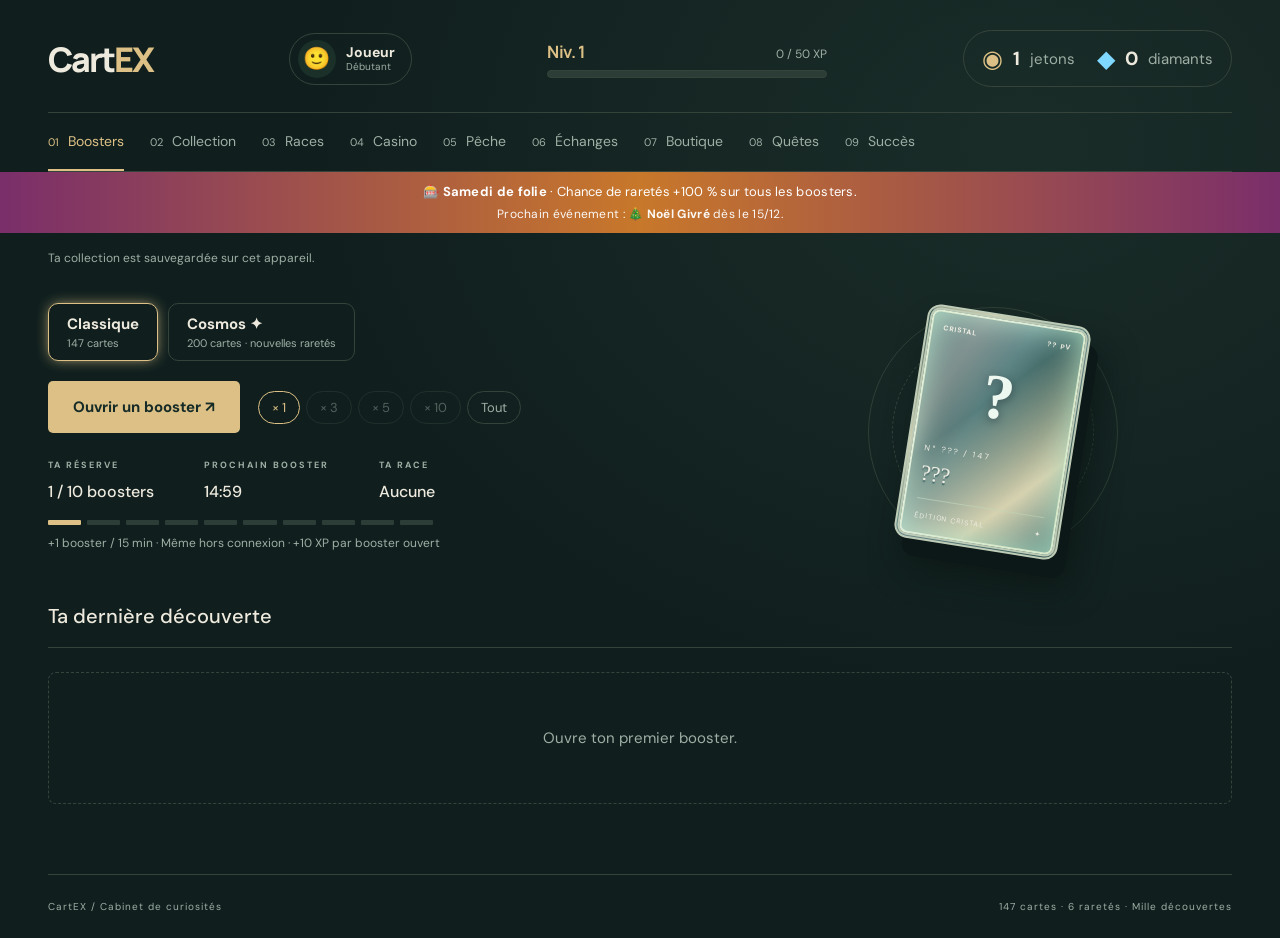
==== commit e0fce795: "Add files via upload" ====
--- a/index.html
+++ b/index.html
@@ -1,6 +1,6 @@
 <!doctype html>
 <html lang="fr">
-<head><meta charset="utf-8"><meta name="viewport" content="width=device-width,initial-scale=1"><meta name="theme-color" content="#142b28"><title>CartEX — Le cabinet des curiosités</title><link rel="stylesheet" href="style.css?v=24"></head>
+<head><meta charset="utf-8"><meta name="viewport" content="width=device-width,initial-scale=1"><meta name="theme-color" content="#142b28"><title>CartEX — Le cabinet des curiosités</title><link rel="stylesheet" href="style.css?v=26"></head>
 <body>
 <header><a class="brand" href="./">Cart<span>EX</span><small>LE CABINET DES CURIOSITÉS</small></a><button class="who" data-tab="profil" aria-label="Mon profil"><span id="who-avatar">🙂</span><span class="who-text"><b id="who-name">Joueur</b><small id="who-title">Débutant</small></span></button><div class="level" aria-label="Ton niveau"><div class="level-head"><b id="level-num">Niv. 1</b><span id="xp-text">0 / 50 XP</span></div><div class="xp-bar"><i id="xp-fill"></i></div></div><div class="wallet"><span class="coin">◉</span><strong id="balance">—</strong><span>jetons</span><span class="coin dia">◆</span><strong id="diamonds">0</strong><span>diamants</span></div></header>
 <nav aria-label="Navigation principale"><button class="active" data-tab="packs">01 <span>Boosters</span></button><button data-tab="collection">02 <span>Collection</span></button><button data-tab="races">03 <span>Races</span></button><button data-tab="casino">04 <span>Casino</span></button><button data-tab="peche">05 <span>Pêche</span></button><button data-tab="echanges">06 <span>Échanges</span></button><button data-tab="boutique">07 <span>Boutique</span></button><button data-tab="quests">08 <span>Quêtes <b id="quest-badge"></b></span></button><button data-tab="succes">09 <span>Succès</span></button></nav>
@@ -12,7 +12,7 @@
 <div class="showcase" aria-label="Aperçu d’une carte Cristal"><div class="orbit"></div><div class="display-card"><div class="display-top">CRISTAL <span>?? PV</span></div><div class="gem"><span class="mystery-mark">?</span></div><p>N° ??? / 147</p><h2>???</h2><div class="display-bottom">ÉDITION CRISTAL <span>✦</span></div></div><span class="float-note">LE HASARD A DE L’ÉCLAT.</span></div></div>
 <div class="section-heading"><h2>Ta dernière découverte</h2></div><div id="resultat" class="grid result"><div class="empty">Ouvre ton premier booster.</div></div>
 </section>
-<section id="collection" class="tab"><div class="set-picker col-picker" role="group" aria-label="Choix de la collection"></div><div class="section-heading"><div><p class="eyebrow">LE CABINET</p><h1>Ta collection</h1><p id="count">— / 147 cartes</p></div><button id="sell" class="secondary" disabled>Vendre les doublons</button></div><div id="themes" class="theme-row"></div><div class="filters"><label>Rechercher <input id="search" type="search" placeholder="Nom d’une carte…"></label><label>Rareté <select id="rarity"><option value="">Toutes les raretés</option></select></label><label class="check"><input id="owned" type="checkbox"> Cartes obtenues</label></div><div id="sell-filter" class="sell-filter"></div><p class="fine"><span id="sell-rate"></span> Ton premier exemplaire est conservé. Les cartes que tu n’as pas encore restent cachées.</p><div id="cards"></div></section>
+<section id="collection" class="tab"><div class="set-picker col-picker" role="group" aria-label="Choix de la collection"></div><div class="section-heading"><div><p class="eyebrow">LE CABINET</p><h1>Ta collection</h1><p id="count">— / 147 cartes</p></div><div class="sell-box"><div id="sell-filter" class="sell-filter"></div><button id="sell" class="secondary" disabled>Vendre les doublons</button></div></div><div id="themes" class="theme-row"></div><div class="filters"><label>Rechercher <input id="search" type="search" placeholder="Nom d’une carte…"></label><label>Rareté <select id="rarity"><option value="">Toutes les raretés</option></select></label><label class="check"><input id="owned" type="checkbox"> Cartes obtenues</label></div><p class="fine"><span id="sell-rate"></span> Ton premier exemplaire est conservé. Les cartes que tu n’as pas encore restent cachées.</p><div id="cards"></div></section>
 
 <section id="casino" class="tab"><div class="casino-layout" data-casino><div><h1>Casino</h1><p class="fine">Jetons virtuels uniquement. Aucun achat ni gain d’argent réel. Chaque partie rapporte 4 XP.</p>
 <div class="game-tabs"><button class="active" data-game="slots">Machine</button><button data-game="bomb">Bombe</button><button data-game="animals">Course</button><button data-game="mystery">Mystère</button><button data-game="dice">Dés</button></div>
@@ -27,11 +27,12 @@
 <div class="machine" data-stage="animals" hidden><p class="eyebrow">LA COURSE</p><div id="animal-track" class="animal-track"></div><div id="animal-picks" class="pick-list"></div><p id="msg-animals" class="game-msg" role="status"></p></div>
 <div class="machine" data-stage="mystery" hidden><p class="eyebrow">LA CARTE MYSTÈRE</p><div id="mystery-cards" class="mystery-cards"></div><p id="msg-mystery" class="game-msg" role="status"></p></div>
 <div class="machine" data-stage="dice" hidden><p class="eyebrow">LES DÉS</p><div id="dice-faces" class="dice-faces"><span>⚀</span><span>⚀</span></div><div id="dice-picks" class="pick-list"></div><p id="msg-dice" class="game-msg" role="status"></p></div></div></div></section>
-<section id="boutique" class="tab"><h1>Boutique</h1><div class="shop-wallet"><span>◉ <b id="shop-jetons">0</b> jetons</span><span>◆ <b id="shop-diamants">0</b> diamants</span></div><p class="fine" id="shop-boosts"></p><div id="daily" class="daily"></div><div id="shop-list" class="shop-layout"></div></section>
-<section id="cosmos" class="tab"><div class="set-picker col-picker" role="group" aria-label="Choix de la collection"></div><div class="section-heading"><div><p class="eyebrow">L’EXTENSION</p><h1>Cosmos</h1><p id="c-count">— / 200 cartes</p></div><button id="c-sell" class="secondary" disabled>Vendre les doublons</button></div>
+<section id="boutique" class="tab"><h1>Boutique</h1><div class="shop-wallet"><span>◉ <b id="shop-jetons">0</b> jetons</span><span>◆ <b id="shop-diamants">0</b> diamants</span></div><p class="fine" id="shop-boosts"></p><div id="shop-picker" class="set-picker" role="group" aria-label="Collection des packs"></div><div id="daily" class="daily"></div><div id="shop-list" class="shop-layout"></div></section>
+<section id="cosmos" class="tab"><div class="set-picker col-picker" role="group" aria-label="Choix de la collection"></div><div class="section-heading"><div><p class="eyebrow">L’EXTENSION</p><h1>Cosmos</h1><p id="c-count">— / 200 cartes</p></div><div class="sell-box"><div id="c-sell-filter" class="sell-filter"></div><button id="c-sell" class="secondary" disabled>Vendre les doublons</button></div></div><div id="c-themes" class="theme-row"></div>
 <details class="rules cosmos-odds"><summary>Raretés et probabilités</summary><div id="c-odds"></div><small>Chances par carte tirée dans un booster Cosmos. La carte Ultime est tirée à part.</small></details>
 <div class="filters"><label>Rechercher <input id="c-search" type="search" placeholder="Nom d’une carte…"></label><label>Rareté <select id="c-rarity"><option value="">Toutes les raretés</option></select></label><label class="check"><input id="c-owned" type="checkbox"> Cartes obtenues</label></div>
-<div id="c-sell-filter" class="sell-filter"></div><p class="fine" id="c-sell-note"></p><div id="c-cards"></div></section>
+<p class="fine" id="c-sell-note"></p><div id="c-cards"></div></section>
+<section id="evenements" class="tab"><div class="set-picker col-picker" role="group" aria-label="Choix de la collection"></div><div class="section-heading"><div><p class="eyebrow">ÉDITIONS LIMITÉES</p><h1>Événements</h1><p id="e-count">— cartes d’événement</p></div><div class="sell-box"><button id="e-sell" class="secondary" disabled>Vendre les doublons</button></div></div><p class="fine" id="e-note"></p><div id="e-list"></div></section>
 <section id="races" class="tab"><h1>Races</h1>
 <div class="race-layout"><div class="race-panel"><h2>Ta race équipée</h2><div id="race-equipped"></div><button id="roll-race" class="primary" disabled>Tirer une race ↗</button><p class="fine" id="race-cost"></p><div id="race-result" role="status" aria-live="polite"></div></div>
 <div class="race-panel"><h2>Tes chances</h2><div id="race-odds" class="race-odds"></div><p class="fine">Plus une race est rare, plus ses avantages sont forts : boosters plus rapides, plus de chance d’avoir des cartes rares, doublons revendus plus cher.</p></div></div>
@@ -40,7 +41,7 @@
 <div class="race-panel"><h2>Apparence</h2><h3>Thème</h3><div id="pf-themes" class="pf-row"></div><h3>Dos de carte</h3><div id="pf-backs" class="pf-row"></div><h2 class="pf-stats-title">Statistiques</h2><div id="pf-stats" class="race-odds"></div></div></div></section>
 <section id="succes" class="tab"><h1>Succès</h1><p class="fine" id="ach-count"></p><div id="ach-list" class="ach-grid"></div><div class="section-heading"><h2>Cartes secrètes</h2></div><p class="fine">Elles ne sortent jamais des boosters : il faut les mériter.</p><div id="secret-cards" class="race-grid secret-grid"></div></section>
 <section id="peche" class="tab"><h1>Pêche</h1><p class="fine" id="fish-info"></p><div class="peche-layout"><div class="machine fish-stage"><div id="fish-scene" class="fish-scene">🎣</div><p id="fish-msg" class="game-msg" role="status">Lance ta ligne, puis ferre dès que ça mord !</p><button id="fish-cast" class="primary">Lancer la ligne</button></div><div class="race-panel"><h2>Ce que tu peux attraper</h2><div id="fish-table" class="race-odds"></div></div></div></section>
-<section id="echanges" class="tab"><h1>Échanges</h1><p class="fine">Donne des doublons pour obtenir une carte de la rareté au-dessus. Tes cartes verrouillées 🔒 ne sont jamais utilisées.</p><div id="trade-recipes" class="trade-recipes"></div><div class="race-layout"><div class="race-panel"><h2 id="trade-title"></h2><div id="trade-slots" class="trade-slots"></div><button id="trade-go" class="primary" disabled>Échanger</button><div id="trade-result" role="status" aria-live="polite"></div></div><div class="race-panel"><h2>Tes doublons disponibles</h2><div id="trade-dups" class="trade-dups"></div></div></div></section>
+<section id="echanges" class="tab"><h1>Échanges</h1><p class="fine">Donne des doublons pour obtenir une carte de la rareté au-dessus. Tes cartes verrouillées 🔒 ne sont jamais utilisées.</p><div id="trade-picker" class="set-picker" role="group" aria-label="Collection à échanger"></div><div id="trade-recipes" class="trade-recipes"></div><div class="race-layout"><div class="race-panel"><h2 id="trade-title"></h2><div id="trade-slots" class="trade-slots"></div><button id="trade-go" class="primary" disabled>Échanger</button><div id="trade-result" role="status" aria-live="polite"></div></div><div class="race-panel"><h2>Tes doublons disponibles</h2><div id="trade-dups" class="trade-dups"></div></div></div></section>
 <section id="quests" class="tab"><p class="eyebrow">CHAQUE JOUR, UN NOUVEAU DÉFI</p><div class="section-heading"><h1>Quêtes <em>du jour.</em></h1><span id="quest-reset">Retour à minuit UTC</span></div><div id="quest-list" class="quest-list"></div></section>
-</main><dialog id="pack-dialog" aria-labelledby="pack-title"><div class="pack-heading"><div><p class="eyebrow">BOOSTER OUVERT</p><h2 id="pack-title">Tes 5 cartes</h2></div><button id="close-pack" class="secondary">Fermer ✕</button></div><p id="rare-message" role="status"></p><div id="pack-cards" class="grid result"></div><button id="keep-cards" class="primary">Garder mes cartes</button></dialog><div id="celebration" aria-hidden="true"></div><div id="toast" role="status" aria-live="polite" hidden></div><div id="opening" hidden><div class="op-stage"></div><button id="op-skip" class="secondary">Passer ›</button></div><div id="levelup" popover="manual" role="status" aria-live="polite"></div><footer><span>CartEX / Cabinet de curiosités</span><span>147 cartes · 6 raretés · Mille découvertes</span></footer><script type="module" src="script.js?v=24"></script>
+</main><dialog id="pack-dialog" aria-labelledby="pack-title"><div class="pack-heading"><div><p class="eyebrow">BOOSTER OUVERT</p><h2 id="pack-title">Tes 5 cartes</h2></div><button id="close-pack" class="secondary">Fermer ✕</button></div><p id="rare-message" role="status"></p><div id="pack-cards" class="grid result"></div><button id="keep-cards" class="primary">Garder mes cartes</button></dialog><div id="celebration" aria-hidden="true"></div><div id="toast" role="status" aria-live="polite" hidden></div><div id="opening" hidden><div class="op-stage"></div><button id="op-skip" class="secondary">Passer ›</button></div><div id="levelup" popover="manual" role="status" aria-live="polite"></div><footer><span>CartEX / Cabinet de curiosités</span><span>147 cartes · 6 raretés · Mille découvertes</span></footer><script type="module" src="script.js?v=26"></script>
 </body></html>
--- a/style.css
+++ b/style.css
@@ -417,3 +417,52 @@
 .cinema.ultime .cine-text{font-size:clamp(16px,3vw,26px);color:#ffe14d;text-shadow:0 0 18px #ffe14d}
 .cine-card.ultime{min-height:430px}
 .cine-card.cosmos .art{font-size:110px!important}
+
+/* THÈMES (vague 2) */
+html[data-theme=desert]{--bg:#1f1810;--panel:#2e2318;--panel2:#382b1d;--line:#5c4a33;--gold:#e8c27a;--muted:#c9b393;--glow:#7a5a2466}
+html[data-theme=aurore]{--bg:#08201a;--panel:#0e3028;--panel2:#123a31;--line:#2a5f50;--gold:#6dffb5;--muted:#9bcdb9;--glow:#1f7a5a66}
+html[data-theme=glace]{--bg:#0e1c26;--panel:#16303f;--panel2:#1a3a4b;--line:#3b6580;--gold:#bfeaff;--muted:#a9c7d6;--glow:#4a8fb066}
+html[data-theme=minuit]{--bg:#050505;--panel:#111111;--panel2:#171717;--line:#3a3320;--gold:#ffd36e;--muted:#a9a08a;--glow:#4a3a0a66}
+html[data-theme=rubis]{--bg:#240a10;--panel:#35121b;--panel2:#411823;--line:#6a2c3b;--gold:#ff5a6e;--muted:#d4a0aa;--glow:#8a1a3066}
+html[data-theme=cosmos]{--bg:#120a24;--panel:#1c1236;--panel2:#241845;--line:#4a3a7a;--gold:#c77dff;--muted:#b7a6dc;--glow:#6a2fb066}
+html[data-theme=nebuleuse]{--bg:#200a22;--panel:#321237;--panel2:#3d1844;--line:#6a2f78;--gold:#ff5fd2;--muted:#d7a6d2;--glow:#a02f9a66}
+html[data-theme=eclipse]{--bg:#110805;--panel:#1f100a;--panel2:#2a160d;--line:#5a3018;--gold:#ff6a3d;--muted:#caa08a;--glow:#9a3a1466}
+html[data-theme=infini]{--bg:#03191a;--panel:#082a2c;--panel2:#0c3538;--line:#1f6a6a;--gold:#39ffd0;--muted:#8fcfc2;--glow:#14a08a66}
+html[data-theme=jambon]{--bg:#26121a;--panel:#3a1c26;--panel2:#46222f;--line:#7a3f4f;--gold:#ffb3a7;--muted:#e0b3b3;--glow:#d6607a66}
+html[data-theme=desert] .primary,html[data-theme=aurore] .primary,html[data-theme=glace] .primary,html[data-theme=minuit] .primary,html[data-theme=rubis] .primary,html[data-theme=cosmos] .primary,html[data-theme=nebuleuse] .primary,html[data-theme=eclipse] .primary,html[data-theme=infini] .primary,html[data-theme=jambon] .primary{color:#111}
+html[data-theme=cosmos] body,html[data-theme=nebuleuse] body,html[data-theme=infini] body{background-image:radial-gradient(circle at 15% 20%,#ffffff22 0 1px,transparent 2px),radial-gradient(circle at 80% 70%,#ffffff1a 0 1px,transparent 2px),radial-gradient(circle at 50% 40%,#ffffff18 0 1px,transparent 2px);background-size:180px 180px,240px 240px,310px 310px}
+/* DOS DE CARTES (vague 2) */
+html[data-back=damier] .card.locked,html[data-back=damier] .mystery-card{background:repeating-conic-gradient(#1b302a 0 25%,#2c4a40 0 50%) 0 0/16px 16px}
+.back-damier{background:repeating-conic-gradient(#1b302a 0 25%,#2c4a40 0 50%) 0 0/16px 16px}
+html[data-back=vagues] .card.locked,html[data-back=vagues] .mystery-card{background:repeating-radial-gradient(circle at 50% 120%,#15405a 0 8px,#1d5b7d 8px 16px)}
+.back-vagues{background:repeating-radial-gradient(circle at 50% 120%,#15405a 0 8px,#1d5b7d 8px 16px)}
+html[data-back=arcenciel] .card.locked,html[data-back=arcenciel] .mystery-card{background:linear-gradient(135deg,#ff595e,#ffca3a,#8ac926,#1982c4,#6a4c93)}
+.back-arcenciel{background:linear-gradient(135deg,#ff595e,#ffca3a,#8ac926,#1982c4,#6a4c93)}
+html[data-back=or] .card.locked,html[data-back=or] .mystery-card{background:linear-gradient(135deg,#7a5a10,#ffe27a 30%,#b8860b 55%,#fff1a8 75%,#8a6414)}
+.back-or{background:linear-gradient(135deg,#7a5a10,#ffe27a 30%,#b8860b 55%,#fff1a8 75%,#8a6414)}
+html[data-back=cosmos] .card.locked,html[data-back=cosmos] .mystery-card{background:radial-gradient(circle at 25% 30%,#fff 0 1.5px,transparent 2px),radial-gradient(circle at 70% 70%,#c77dff 0 2px,transparent 3px),radial-gradient(circle at 60% 20%,#fff 0 1px,transparent 2px),linear-gradient(145deg,#2a1260,#0a0420)}
+.back-cosmos{background:radial-gradient(circle at 25% 30%,#fff 0 1.5px,transparent 2px),radial-gradient(circle at 70% 70%,#c77dff 0 2px,transparent 3px),radial-gradient(circle at 60% 20%,#fff 0 1px,transparent 2px),linear-gradient(145deg,#2a1260,#0a0420)}
+html[data-back=nova] .card.locked,html[data-back=nova] .mystery-card{background:radial-gradient(circle at 50% 50%,#ffe9b0 0 6%,#ffb347 18%,#6a2a00 60%,#1a0a00)}
+.back-nova{background:radial-gradient(circle at 50% 50%,#ffe9b0 0 6%,#ffb347 18%,#6a2a00 60%,#1a0a00)}
+html[data-back=eclipse] .card.locked,html[data-back=eclipse] .mystery-card{background:radial-gradient(circle at 50% 50%,#000 0 28%,#ff6a3d 32%,#ff6a3d00 55%),linear-gradient(145deg,#2a0d09,#080202)}
+.back-eclipse{background:radial-gradient(circle at 50% 50%,#000 0 28%,#ff6a3d 32%,#ff6a3d00 55%),linear-gradient(145deg,#2a0d09,#080202)}
+html[data-back=omega] .card.locked,html[data-back=omega] .mystery-card{background:conic-gradient(from 0deg,#ff3df2,#3d9bff,#39ffd0,#ffe14d,#ff3df2)}
+.back-omega{background:conic-gradient(from 0deg,#ff3df2,#3d9bff,#39ffd0,#ffe14d,#ff3df2)}
+html[data-back=jambon] .card.locked,html[data-back=jambon] .mystery-card{background:radial-gradient(circle at 50% 50%,#ffb3a7 0 18%,#e8647a 19% 30%,#fff 31% 34%,#7a2a3a 35%)}
+.back-jambon{background:radial-gradient(circle at 50% 50%,#ffb3a7 0 18%,#e8647a 19% 30%,#fff 31% 34%,#7a2a3a 35%)}
+html[data-back=omega] .card.locked,html[data-back=jambon] .card.locked,html[data-back=arcenciel] .card.locked{background-size:200% 200%;animation:back-shift 6s linear infinite}
+@keyframes back-shift{to{background-position:200% 200%}}
+@media (prefers-reduced-motion:reduce){html[data-back] .card.locked{animation:none!important}}
+
+/* VAGUE 3 : bonus du jour, événements, filtre de vente à côté du bouton */
+#event{line-height:1.5}
+#event .ev-line{display:block;margin-top:3px;font-size:12px;opacity:.95}
+.sell-box{display:flex;align-items:center;justify-content:flex-end;gap:10px 14px;flex-wrap:wrap;max-width:620px}
+.sell-box .sell-filter{margin:0;justify-content:flex-end;gap:4px 12px}
+.sell-box .sell-filter>span{font-weight:600}
+.sell-box button{white-space:nowrap}
+@media(max-width:620px){.sell-box{justify-content:flex-start}.sell-box .sell-filter{justify-content:flex-start}}
+.event-block{margin:26px 0;padding:14px 16px 18px;border:1px solid color-mix(in srgb,var(--accent) 40%,var(--line));border-radius:14px;background:linear-gradient(180deg,color-mix(in srgb,var(--accent) 10%,transparent),transparent)}
+.event-block.live{box-shadow:0 0 22px color-mix(in srgb,var(--accent) 45%,transparent);border-color:var(--accent)}
+.event-block .rarity-heading{display:flex;justify-content:space-between;flex-wrap:wrap;gap:6px 14px;align-items:baseline;margin-top:0}
+.event-block .rarity-heading small{font-size:13px;color:var(--muted);font-weight:400}
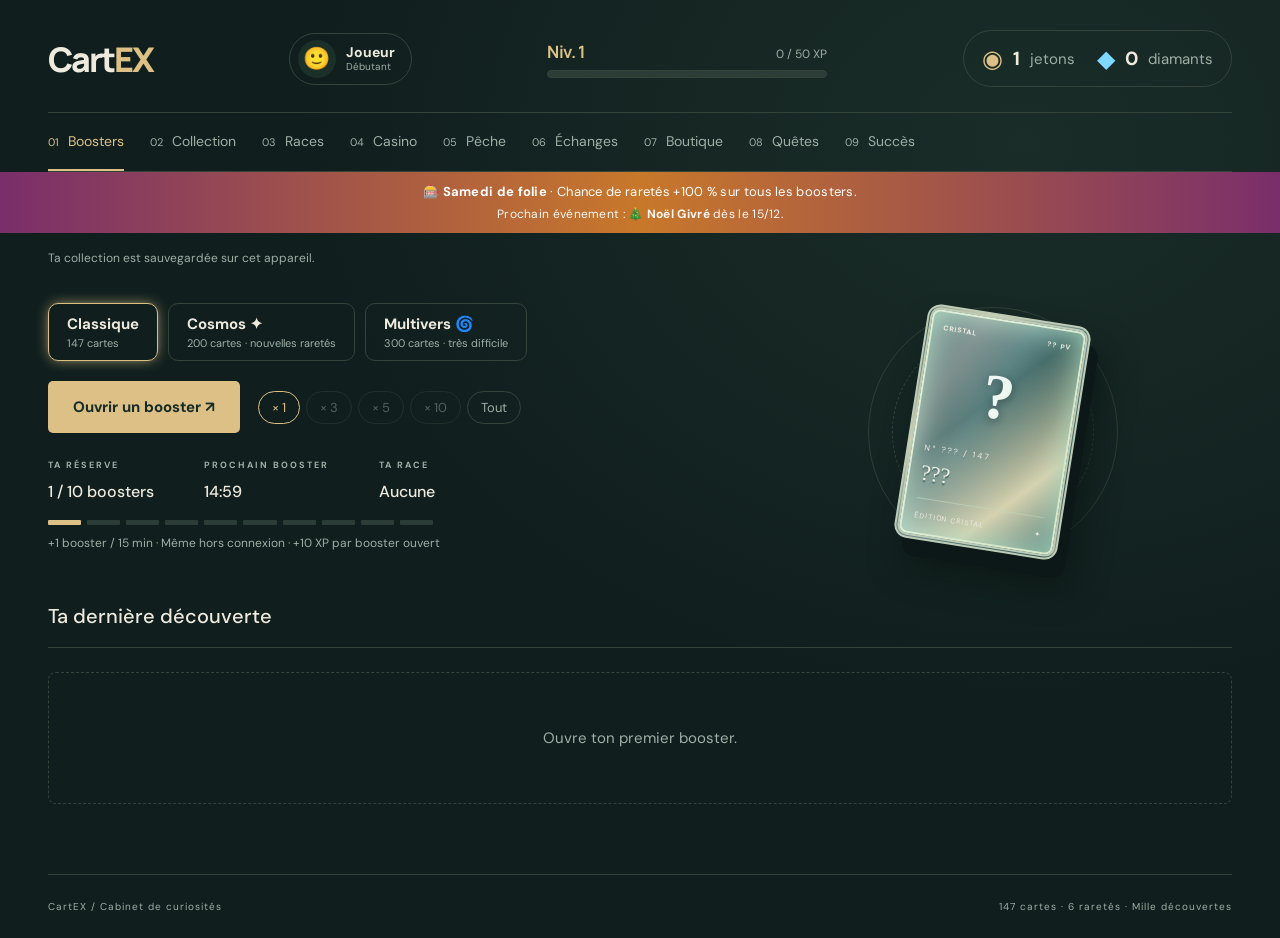
==== commit 0f114765: "Add files via upload" ====
--- a/index.html
+++ b/index.html
@@ -1,6 +1,6 @@
 <!doctype html>
 <html lang="fr">
-<head><meta charset="utf-8"><meta name="viewport" content="width=device-width,initial-scale=1"><meta name="theme-color" content="#142b28"><title>CartEX — Le cabinet des curiosités</title><link rel="stylesheet" href="style.css?v=26"></head>
+<head><meta charset="utf-8"><meta name="viewport" content="width=device-width,initial-scale=1"><meta name="theme-color" content="#142b28"><title>CartEX — Le cabinet des curiosités</title><link rel="stylesheet" href="style.css?v=31"></head>
 <body>
 <header><a class="brand" href="./">Cart<span>EX</span><small>LE CABINET DES CURIOSITÉS</small></a><button class="who" data-tab="profil" aria-label="Mon profil"><span id="who-avatar">🙂</span><span class="who-text"><b id="who-name">Joueur</b><small id="who-title">Débutant</small></span></button><div class="level" aria-label="Ton niveau"><div class="level-head"><b id="level-num">Niv. 1</b><span id="xp-text">0 / 50 XP</span></div><div class="xp-bar"><i id="xp-fill"></i></div></div><div class="wallet"><span class="coin">◉</span><strong id="balance">—</strong><span>jetons</span><span class="coin dia">◆</span><strong id="diamonds">0</strong><span>diamants</span></div></header>
 <nav aria-label="Navigation principale"><button class="active" data-tab="packs">01 <span>Boosters</span></button><button data-tab="collection">02 <span>Collection</span></button><button data-tab="races">03 <span>Races</span></button><button data-tab="casino">04 <span>Casino</span></button><button data-tab="peche">05 <span>Pêche</span></button><button data-tab="echanges">06 <span>Échanges</span></button><button data-tab="boutique">07 <span>Boutique</span></button><button data-tab="quests">08 <span>Quêtes <b id="quest-badge"></b></span></button><button data-tab="succes">09 <span>Succès</span></button></nav>
@@ -14,10 +14,10 @@
 </section>
 <section id="collection" class="tab"><div class="set-picker col-picker" role="group" aria-label="Choix de la collection"></div><div class="section-heading"><div><p class="eyebrow">LE CABINET</p><h1>Ta collection</h1><p id="count">— / 147 cartes</p></div><div class="sell-box"><div id="sell-filter" class="sell-filter"></div><button id="sell" class="secondary" disabled>Vendre les doublons</button></div></div><div id="themes" class="theme-row"></div><div class="filters"><label>Rechercher <input id="search" type="search" placeholder="Nom d’une carte…"></label><label>Rareté <select id="rarity"><option value="">Toutes les raretés</option></select></label><label class="check"><input id="owned" type="checkbox"> Cartes obtenues</label></div><p class="fine"><span id="sell-rate"></span> Ton premier exemplaire est conservé. Les cartes que tu n’as pas encore restent cachées.</p><div id="cards"></div></section>
 
-<section id="casino" class="tab"><div class="casino-layout" data-casino><div><h1>Casino</h1><p class="fine">Jetons virtuels uniquement. Aucun achat ni gain d’argent réel. Chaque partie rapporte 4 XP.</p>
+<section id="casino" class="tab"><div class="casino-layout" data-casino><div><h1>Casino</h1><p class="fine">Jetons virtuels uniquement. Aucun achat ni gain d’argent réel. Chaque partie rapporte 3 XP (30 XP par jour maximum au casino).</p>
 <div class="game-tabs"><button class="active" data-game="slots">Machine</button><button data-game="bomb">Bombe</button><button data-game="animals">Course</button><button data-game="mystery">Mystère</button><button data-game="dice">Dés</button></div>
 <label for="bet">Ta mise</label><select id="bet"><option value="0.25">0,25 jeton</option><option value="0.5">0,5 jeton</option><option value="1" selected>1 jeton</option><option value="2">2 jetons</option><option value="5">5 jetons</option></select>
-<details class="rules" data-for="slots"><summary>Gains et probabilités</summary><p><span>Trois étoiles · 10 %</span><b>Mise × 5</b></p><p><span>Trois diamants · 25 %</span><b>Mise × 2</b></p><p><span>Trois éclats · 15 %</span><b>Une carte</b></p><p><span>Autre combinaison · 50 %</span><b>Mise perdue</b></p><small>Les gains indiqués incluent la mise. Les cartes suivent les raretés des boosters.</small></details>
+<details class="rules" data-for="slots"><summary>Gains et probabilités</summary><p><span>Trois étoiles · 7 %</span><b>Mise × 5</b></p><p><span>Trois diamants · 20 %</span><b>Mise × 2</b></p><p><span>Trois éclats · 8 %</span><b>Une carte</b></p><p><span>Autre combinaison · 65 %</span><b>Mise perdue</b></p><small>Les gains indiqués incluent la mise. Les cartes suivent les raretés des boosters.</small></details>
 <details class="rules" data-for="bomb" hidden open><summary>Comment jouer</summary><p>9 cases, dont 5 bombes. Chaque case sûre fait monter ton gain, une bombe te fait tout perdre. Encaisse quand tu veux.</p><p><span>1 case sûre</span><b>× 2</b></p><p><span>2 cases</span><b>× 4</b></p><p><span>3 cases</span><b>× 10</b></p><p><span>4 cases (toutes)</span><b>× 20</b></p></details>
 <details class="rules" data-for="animals" hidden open><summary>Comment jouer</summary><p>Choisis un animal. Un seul gagne : plus il est lent, plus il paie.</p></details>
 <details class="rules" data-for="mystery" hidden open><summary>Comment jouer</summary><p>Trois cartes, un seul trésor. Une chance sur trois, gain × 2,4.</p></details>
@@ -32,6 +32,10 @@
 <details class="rules cosmos-odds"><summary>Raretés et probabilités</summary><div id="c-odds"></div><small>Chances par carte tirée dans un booster Cosmos. La carte Ultime est tirée à part.</small></details>
 <div class="filters"><label>Rechercher <input id="c-search" type="search" placeholder="Nom d’une carte…"></label><label>Rareté <select id="c-rarity"><option value="">Toutes les raretés</option></select></label><label class="check"><input id="c-owned" type="checkbox"> Cartes obtenues</label></div>
 <p class="fine" id="c-sell-note"></p><div id="c-cards"></div></section>
+<section id="multivers" class="tab"><div class="set-picker col-picker" role="group" aria-label="Choix de la collection"></div><div class="section-heading"><div><p class="eyebrow">LA GRANDE EXTENSION</p><h1>Multivers</h1><p id="m-count">— / 300 cartes</p></div><div class="sell-box"><div id="m-sell-filter" class="sell-filter"></div><button id="m-sell" class="secondary" disabled>Vendre les doublons</button></div></div><div id="m-themes" class="theme-row"></div>
+<details class="rules cosmos-odds multi-odds"><summary>Raretés et probabilités</summary><div id="m-odds"></div><small>Chances par carte tirée dans un booster Multivers. Les cartes Paradoxe et Absolu sont tirées à part, avec leurs propres chances.</small></details>
+<div class="filters"><label>Rechercher <input id="m-search" type="search" placeholder="Nom d’une carte…"></label><label>Rareté <select id="m-rarity"><option value="">Toutes les raretés</option></select></label><label class="check"><input id="m-owned" type="checkbox"> Cartes obtenues</label></div>
+<p class="fine" id="m-sell-note"></p><div id="m-cards"></div></section>
 <section id="evenements" class="tab"><div class="set-picker col-picker" role="group" aria-label="Choix de la collection"></div><div class="section-heading"><div><p class="eyebrow">ÉDITIONS LIMITÉES</p><h1>Événements</h1><p id="e-count">— cartes d’événement</p></div><div class="sell-box"><button id="e-sell" class="secondary" disabled>Vendre les doublons</button></div></div><p class="fine" id="e-note"></p><div id="e-list"></div></section>
 <section id="races" class="tab"><h1>Races</h1>
 <div class="race-layout"><div class="race-panel"><h2>Ta race équipée</h2><div id="race-equipped"></div><button id="roll-race" class="primary" disabled>Tirer une race ↗</button><p class="fine" id="race-cost"></p><div id="race-result" role="status" aria-live="polite"></div></div>
@@ -43,5 +47,6 @@
 <section id="peche" class="tab"><h1>Pêche</h1><p class="fine" id="fish-info"></p><div class="peche-layout"><div class="machine fish-stage"><div id="fish-scene" class="fish-scene">🎣</div><p id="fish-msg" class="game-msg" role="status">Lance ta ligne, puis ferre dès que ça mord !</p><button id="fish-cast" class="primary">Lancer la ligne</button></div><div class="race-panel"><h2>Ce que tu peux attraper</h2><div id="fish-table" class="race-odds"></div></div></div></section>
 <section id="echanges" class="tab"><h1>Échanges</h1><p class="fine">Donne des doublons pour obtenir une carte de la rareté au-dessus. Tes cartes verrouillées 🔒 ne sont jamais utilisées.</p><div id="trade-picker" class="set-picker" role="group" aria-label="Collection à échanger"></div><div id="trade-recipes" class="trade-recipes"></div><div class="race-layout"><div class="race-panel"><h2 id="trade-title"></h2><div id="trade-slots" class="trade-slots"></div><button id="trade-go" class="primary" disabled>Échanger</button><div id="trade-result" role="status" aria-live="polite"></div></div><div class="race-panel"><h2>Tes doublons disponibles</h2><div id="trade-dups" class="trade-dups"></div></div></div></section>
 <section id="quests" class="tab"><p class="eyebrow">CHAQUE JOUR, UN NOUVEAU DÉFI</p><div class="section-heading"><h1>Quêtes <em>du jour.</em></h1><span id="quest-reset">Retour à minuit UTC</span></div><div id="quest-list" class="quest-list"></div></section>
-</main><dialog id="pack-dialog" aria-labelledby="pack-title"><div class="pack-heading"><div><p class="eyebrow">BOOSTER OUVERT</p><h2 id="pack-title">Tes 5 cartes</h2></div><button id="close-pack" class="secondary">Fermer ✕</button></div><p id="rare-message" role="status"></p><div id="pack-cards" class="grid result"></div><button id="keep-cards" class="primary">Garder mes cartes</button></dialog><div id="celebration" aria-hidden="true"></div><div id="toast" role="status" aria-live="polite" hidden></div><div id="opening" hidden><div class="op-stage"></div><button id="op-skip" class="secondary">Passer ›</button></div><div id="levelup" popover="manual" role="status" aria-live="polite"></div><footer><span>CartEX / Cabinet de curiosités</span><span>147 cartes · 6 raretés · Mille découvertes</span></footer><script type="module" src="script.js?v=26"></script>
+</main><dialog id="pack-dialog" aria-labelledby="pack-title"><div class="pack-heading"><div><p class="eyebrow">BOOSTER OUVERT</p><h2 id="pack-title">Tes 5 cartes</h2></div><button id="close-pack" class="secondary">Fermer ✕</button></div><p id="rare-message" role="status"></p><div id="pack-cards" class="grid result"></div><button id="keep-cards" class="primary">Garder mes cartes</button></dialog><div id="celebration" aria-hidden="true"></div><div id="toast" role="status" aria-live="polite" hidden></div><div id="opening" hidden><div class="op-stage"></div><button id="op-skip" class="secondary">Passer ›</button></div><div id="levelup" popover="manual" role="status" aria-live="polite"></div><footer><span>CartEX / Cabinet de curiosités</span><span>147 cartes · 6 raretés · Mille découvertes</span></footer><script type="module" src="script.js?v=31"></script>
+<dialog id="pick-dialog"><h2>Choisis ta carte nouvelle</h2><p class="fine">Ton pack contiendra la carte que tu choisis, plus 4 cartes tirées au hasard.</p><div id="pick-cards" class="pick-cards"></div><div class="pick-actions"><button id="pick-reroll" class="secondary" type="button">🔄 Autres propositions</button><button id="pick-cancel" class="secondary" type="button">Annuler</button></div></dialog>
 </body></html>
--- a/style.css
+++ b/style.css
@@ -466,3 +466,86 @@
 .event-block.live{box-shadow:0 0 22px color-mix(in srgb,var(--accent) 45%,transparent);border-color:var(--accent)}
 .event-block .rarity-heading{display:flex;justify-content:space-between;flex-wrap:wrap;gap:6px 14px;align-items:baseline;margin-top:0}
 .event-block .rarity-heading small{font-size:13px;color:var(--muted);font-weight:400}
+
+/* ===================== MULTIVERS (300 cartes) ===================== */
+.set-picker button[data-set=multi].on{border-color:#8fd3ff;box-shadow:0 0 16px -2px #7dffb2}
+#open.multi-btn{background:linear-gradient(120deg,#19c6ff,#7dffb2 50%,#ffd36e);color:#06201a}
+.pack.multi-pack .pack-half{background:linear-gradient(135deg,#0d3b66,#08121f 55%,#7dffb2);border-color:#8fd3ff;color:#fff}
+#m-odds p{display:flex;justify-content:space-between;margin:0;padding:8px 0;border-bottom:1px solid var(--line)}#m-odds i{display:inline-block;width:10px;height:10px;border-radius:50%;margin-right:10px}#m-odds b{color:var(--gold)}
+.card.multi:not(.locked){border:3px solid var(--accent);color:#fff;box-shadow:0 0 0 1px #ffffff30 inset,3px 5px 0 #091513,0 0 18px -4px var(--accent);overflow:hidden}
+.card.multi:not(.locked)>*{position:relative;z-index:2}
+.card.multi:not(.locked):before{content:'';position:absolute;inset:0;z-index:0;pointer-events:none}
+.card.multi:not(.locked):after{z-index:3}
+.card.multi:not(.locked) .art{font-size:78px;line-height:1.15;text-align:center}
+.card.multi:not(.locked) h3{text-shadow:0 1px 3px #000c}
+
+/* FRAGMENT : reflets diagonaux qui glissent */
+.card.fragment:not(.locked){--holo:.15;background:linear-gradient(160deg,#16507a,#081a2b)}
+.card.fragment:not(.locked):before{background:repeating-linear-gradient(115deg,transparent 0 18px,#ffffff18 18px 24px);background-size:120px 120px;animation:mv-slide 5s linear infinite}
+.card.fragment:not(.locked) .art{animation:mv-bob 3.4s ease-in-out infinite}
+@keyframes mv-slide{to{background-position:120px 0}}
+@keyframes mv-bob{0%,100%{transform:translateY(0) rotate(-2deg)}50%{transform:translateY(-6px) rotate(2deg)}}
+/* ÉCHO : ondes concentriques qui se répètent */
+.card.echo:not(.locked){--holo:.3;background:linear-gradient(160deg,#0f5a3a,#04150e)}
+.card.echo:not(.locked):before{inset:auto;left:50%;top:42%;width:34px;height:34px;margin:-17px 0 0 -17px;border-radius:50%;border:2px solid #7dffb2;box-shadow:0 0 0 0 #7dffb2aa,0 0 0 14px #7dffb255;animation:mv-echo 2.4s ease-out infinite}
+.card.echo:not(.locked) .art{animation:mv-echoart 2.4s ease-in-out infinite}
+@keyframes mv-echo{from{transform:scale(1);opacity:.95}to{transform:scale(10);opacity:0}}
+@keyframes mv-echoart{0%,100%{transform:scale(1)}8%{transform:scale(1.12)}30%{transform:scale(1.03)}}
+/* PRISME : un faisceau arc-en-ciel balaie la carte */
+.card.prisme:not(.locked){--holo:.5;background:linear-gradient(160deg,#6a1f55,#1a0613)}
+.card.prisme:not(.locked):before{background:linear-gradient(105deg,transparent 30%,#ff5ea8aa 38%,#ffd36eaa 44%,#7dffb2aa 50%,#6ec1ffaa 56%,#c77dffaa 62%,transparent 70%);background-size:300% 100%;mix-blend-mode:screen;animation:mv-prism 3.2s linear infinite}
+.card.prisme:not(.locked) .art{animation:mv-bob 2.8s ease-in-out infinite}
+@keyframes mv-prism{from{background-position:150% 0}to{background-position:-150% 0}}
+/* MIRAGE : air qui ondule, sable doré qui brille */
+.card.mirage:not(.locked){--holo:.6;background:linear-gradient(170deg,#8a5a10,#2a1500 85%)}
+.card.mirage:not(.locked):before{background:radial-gradient(circle,#ffe9a8 0 1px,transparent 2px) 0 0/22px 22px,radial-gradient(circle,#fff 0 1px,transparent 2px) 9px 11px/31px 31px;animation:mv-sand 2.6s linear infinite,mv-twinkle 1.8s ease-in-out infinite alternate}
+.card.mirage:not(.locked) .art{animation:mv-haze 3s ease-in-out infinite}
+@keyframes mv-sand{to{background-position:22px -22px,40px -20px}}
+@keyframes mv-twinkle{from{opacity:.25}to{opacity:.95}}
+@keyframes mv-haze{0%,100%{transform:skewX(0) scaleY(1);filter:blur(0)}25%{transform:skewX(4deg) scaleY(1.04);filter:blur(1.2px)}75%{transform:skewX(-4deg) scaleY(.97);filter:blur(.8px)}}
+/* VORTEX : spirale violette qui tourne autour de l'emoji */
+.card.vortex:not(.locked){--holo:.8;background:radial-gradient(circle at 50% 40%,#3b1a8a,#0a0420 80%);animation:mv-glowv 3s ease-in-out infinite alternate}
+.card.vortex:not(.locked):before{inset:-45%;background:conic-gradient(from 0deg,#9a7bff00,#9a7bffcc 12%,#9a7bff00 25%,#ff7be0cc 40%,#9a7bff00 55%,#7bd6ffcc 72%,#9a7bff00 88%);filter:blur(5px);animation:mv-spin 4.5s linear infinite}
+.card.vortex:not(.locked) .art{animation:mv-swirl 5s ease-in-out infinite}
+@keyframes mv-spin{to{transform:rotate(360deg)}}
+@keyframes mv-swirl{0%,100%{transform:rotate(-8deg) scale(1)}50%{transform:rotate(8deg) scale(1.15)}}
+@keyframes mv-glowv{from{box-shadow:0 0 0 1px #ffffff30 inset,3px 5px 0 #091513,0 0 12px -4px #9a7bff}to{box-shadow:0 0 0 1px #ffffff55 inset,3px 5px 0 #091513,0 0 34px 3px #9a7bff}}
+/* ZÉNITH : couronne de feu, étincelles qui montent */
+.card.zenith:not(.locked){--holo:.9;background:linear-gradient(0deg,#7a0a0a,#2a0505 55%,#120202);animation:mv-fire 1.8s ease-in-out infinite alternate}
+.card.zenith:not(.locked):before{background:radial-gradient(circle,#ffd36e 0 1.5px,transparent 2.5px) 0 0/26px 34px,radial-gradient(circle,#ff7a3d 0 2px,transparent 3px) 13px 17px/37px 44px;animation:mv-rise 2.2s linear infinite}
+.card.zenith:not(.locked) .art{animation:mv-bob 2s ease-in-out infinite;text-shadow:0 0 22px #ff5a5a}
+@keyframes mv-rise{to{background-position:0 -34px,13px -27px}}
+@keyframes mv-fire{from{box-shadow:0 0 0 1px #ffffff30 inset,3px 5px 0 #091513,0 0 14px 0 #ff5a5a}to{box-shadow:0 0 0 1px #ffffff66 inset,3px 5px 0 #091513,0 0 40px 6px #ffb347}}
+/* PARADOXE : le Fromage Stellaire, or et trous qui dérivent */
+.card.paradoxe:not(.locked){--holo:1;border-color:#fff27a;background:#2a2000;animation:mv-ultra 2.4s ease-in-out infinite}
+.card.paradoxe:not(.locked):before{inset:-60%;background:conic-gradient(#fff27a,#ffb21f,#fffbd0,#ffd000,#ff9a1f,#fff27a);opacity:.55;animation:mv-spin 7s linear infinite}
+.card.paradoxe:not(.locked) .art{font-size:104px;animation:mv-cheese 2.6s ease-in-out infinite;filter:drop-shadow(0 0 16px #fff) drop-shadow(0 0 28px #fff27a)}
+.card.paradoxe:not(.locked) h3,.card.absolu:not(.locked) h3{color:#fff;font-size:21px;text-shadow:0 0 6px #000,0 0 12px #000,0 2px 2px #000}
+.card.paradoxe:not(.locked) .card-top b{background:#fff27a;color:#2a1600}
+@keyframes mv-cheese{0%,100%{transform:translateY(0) rotate(-8deg) scale(1)}50%{transform:translateY(-10px) rotate(8deg) scale(1.14)}}
+@keyframes mv-ultra{0%,100%{box-shadow:0 0 0 1px #fff6 inset,0 0 22px 2px #fff27a,0 0 50px 4px #ffb21f66}50%{box-shadow:0 0 0 1px #fff inset,0 0 40px 8px #fff27a,0 0 84px 14px #ff9a1f88}}
+/* ABSOLU : le Crocodile Intergalactique, galaxie verte qui défile, bord qui change de couleur */
+.card.absolu:not(.locked){--holo:1;background:#01100b;animation:mv-edge 3.2s linear infinite,mv-ultra2 2.2s ease-in-out infinite}
+.card.absolu:not(.locked):before{inset:0;background:radial-gradient(circle,#fff 0 1px,transparent 2px) 0 0/34px 34px,radial-gradient(circle,#3dffb0 0 1.5px,transparent 2.5px) 11px 17px/51px 51px,radial-gradient(circle at 50% 120%,#19ff9a66,transparent 60%),repeating-linear-gradient(0deg,#ffffff10 0 1px,transparent 1px 4px);animation:mv-galaxy 4s linear infinite}
+.card.absolu:not(.locked) .art{font-size:104px;animation:mv-swim 3.4s ease-in-out infinite;filter:drop-shadow(0 0 14px #3dffb0) drop-shadow(0 0 28px #19c6ff)}
+.card.absolu:not(.locked) .card-top b{background:#3dffb0;color:#00210f}
+@keyframes mv-galaxy{to{background-position:-34px 34px,-40px 68px,0 0,0 16px}}
+@keyframes mv-swim{0%,100%{transform:translateX(-14px) rotate(-6deg)}50%{transform:translateX(14px) rotate(6deg) scale(1.1)}}
+@keyframes mv-edge{0%{border-color:#3dffb0}33%{border-color:#19c6ff}66%{border-color:#ffe14d}100%{border-color:#3dffb0}}
+@keyframes mv-ultra2{0%,100%{box-shadow:0 0 0 1px #fff6 inset,0 0 22px 2px #3dffb0,0 0 50px 4px #19c6ff66}50%{box-shadow:0 0 0 1px #fff inset,0 0 40px 8px #3dffb0,0 0 84px 14px #19c6ff88}}
+/* cinématiques */
+.cinema.paradoxe{background:radial-gradient(circle at 50% 50%,#3a2c00,#000 80%)}
+.cinema.paradoxe .cine-glow{animation-duration:3s;background:conic-gradient(#fff27a,#ffb21f,#fffbd0,#ffd000,#ff9a1f,#fff27a);filter:blur(30px)}
+.cinema.paradoxe .cine-text{font-size:clamp(16px,3vw,26px);color:#fff27a;text-shadow:0 0 18px #fff27a}
+.cinema.absolu{background:radial-gradient(circle at 50% 50%,#003a2a,#000 80%)}
+.cinema.absolu .cine-glow{animation-duration:2.4s;background:conic-gradient(#3dffb0,#19c6ff,#ffe14d,#3dffb0,#ff3df2,#3dffb0);filter:blur(34px)}
+.cinema.absolu .cine-text{font-size:clamp(16px,3vw,26px);color:#3dffb0;text-shadow:0 0 22px #3dffb0}
+.cine-card.paradoxe,.cine-card.absolu{min-height:430px}
+.cine-card.multi .art{font-size:110px!important}
+.cinema.vortex .cine-glow{background:conic-gradient(#9a7bff,#ff7be0,#7bd6ff,#9a7bff)}.cinema.zenith .cine-glow{background:conic-gradient(#ff5a5a,#ffb347,#ffe14d,#ff5a5a)}
+/* fenêtre de choix du Pack Découverte */
+#pick-dialog{max-width:min(94vw,760px);border:2px solid var(--gold);border-radius:16px;background:var(--panel);color:inherit;padding:20px}
+#pick-dialog::backdrop{background:#000b}
+.pick-cards{display:flex;gap:14px;flex-wrap:wrap;justify-content:center;margin:14px 0}
+.pick-cards .card{width:190px;cursor:pointer;transition:transform .15s,box-shadow .15s}.pick-cards .card:hover,.pick-cards .card:focus{transform:translateY(-6px) scale(1.03);outline:3px solid var(--gold)}
+.pick-actions{display:flex;gap:10px;justify-content:center;flex-wrap:wrap}
